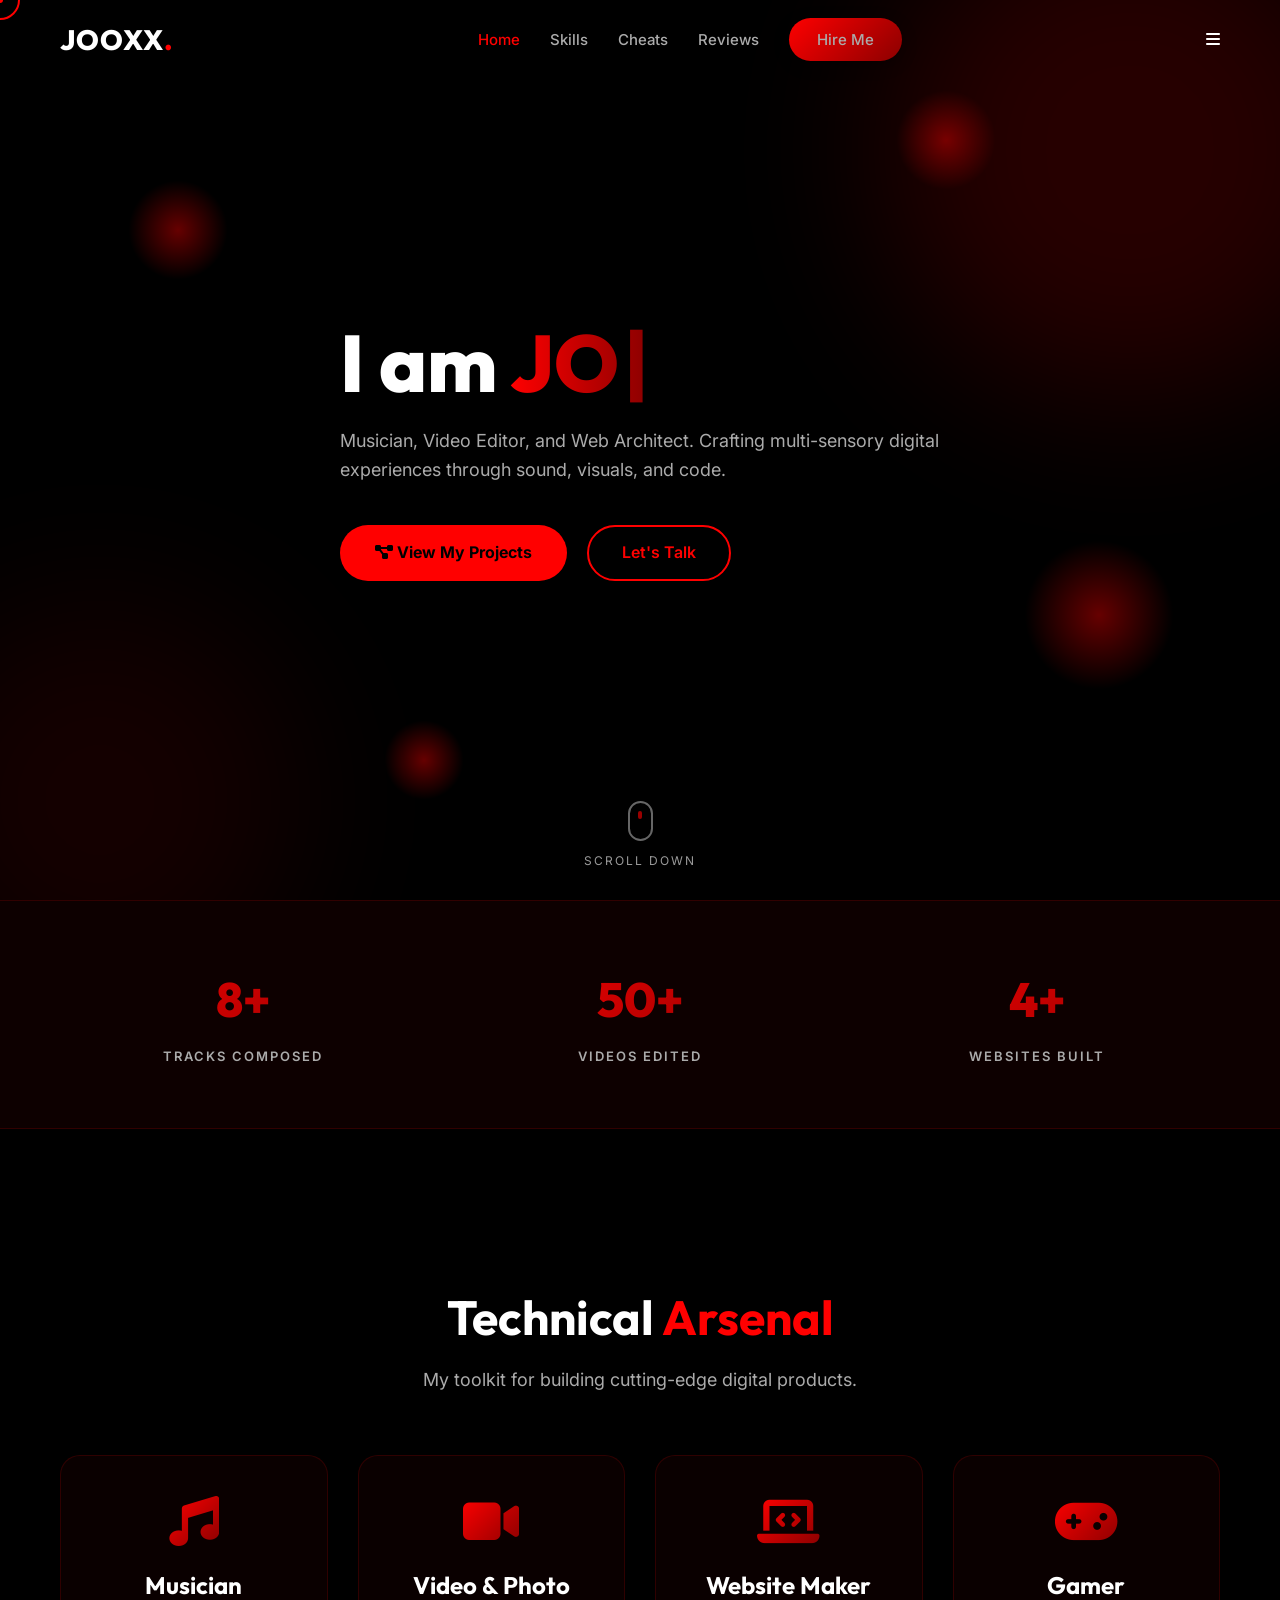
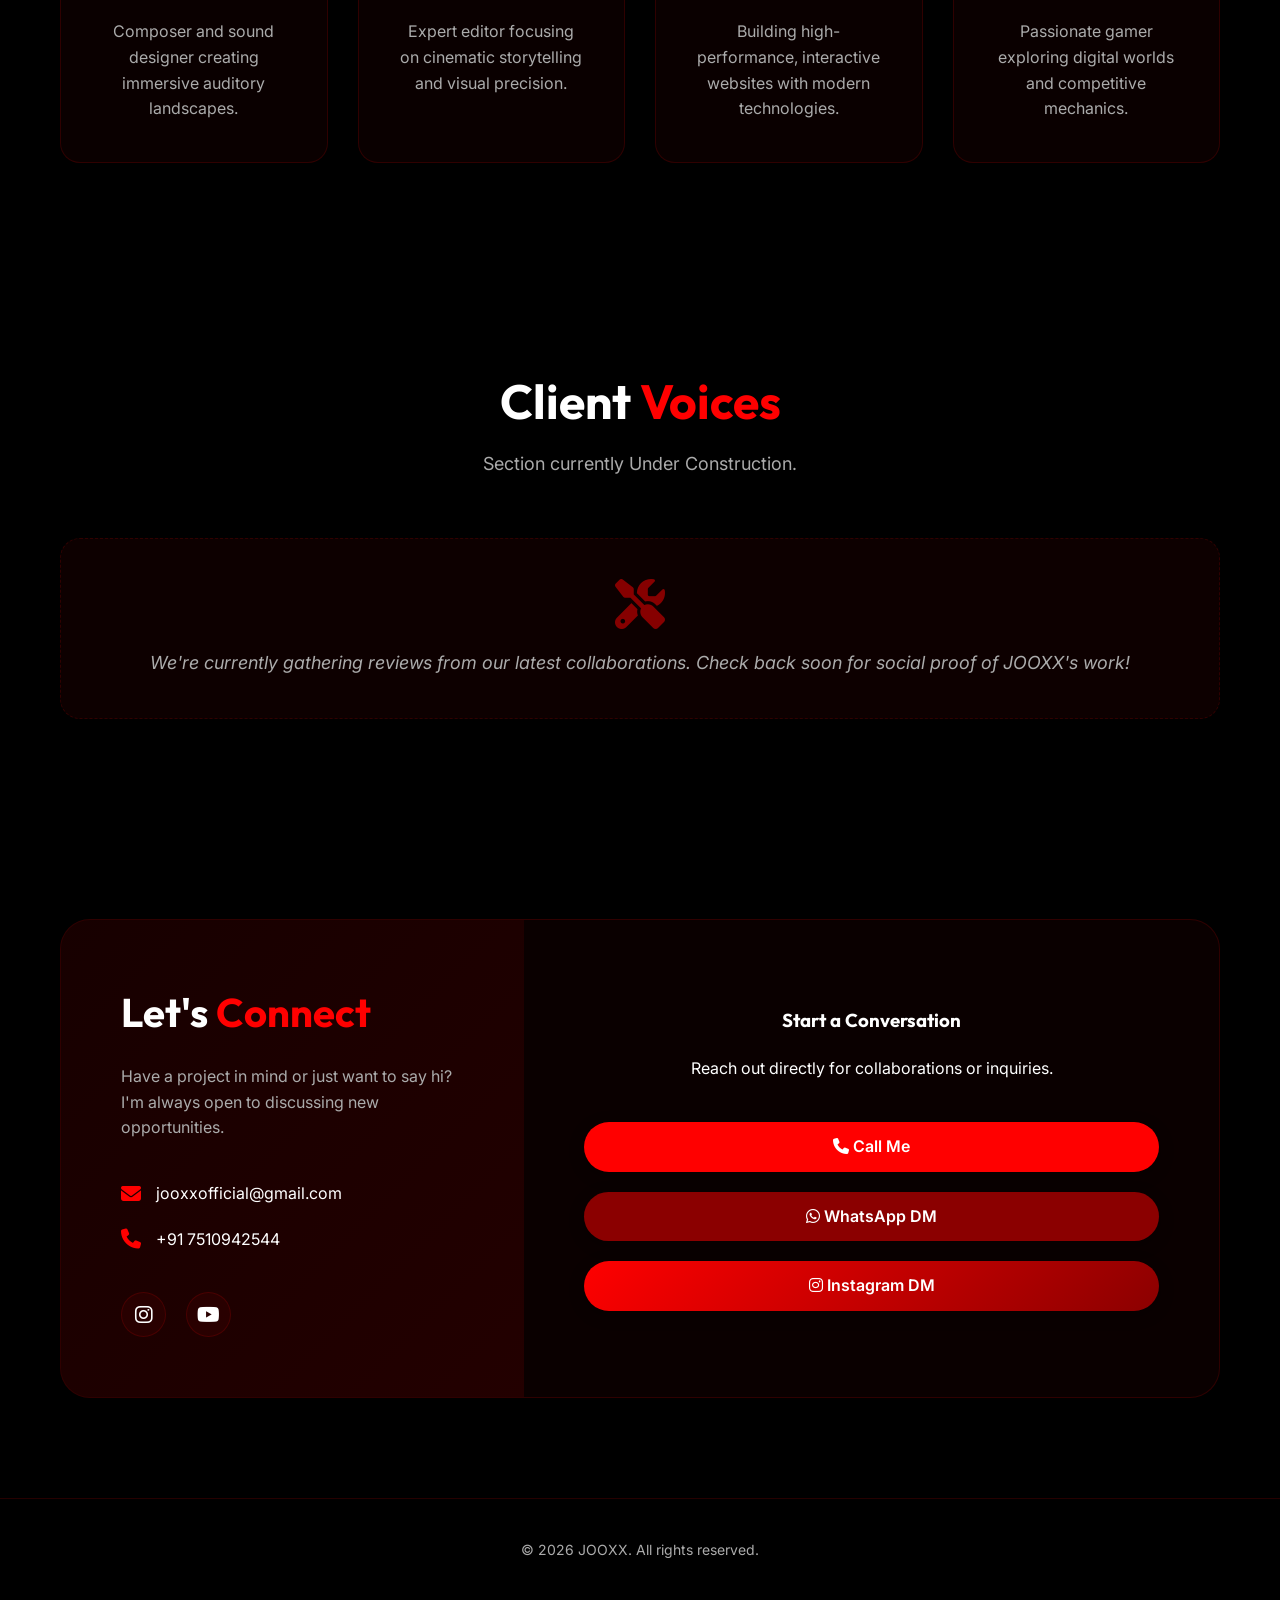
==== index.html @ 91d3463b "Change theme to Red and Black" ====
<!DOCTYPE html>
<html lang="en">
<head>
    <meta charset="UTF-8">
    <meta name="viewport" content="width=device-width, initial-scale=1.0">
    <title>Creative Portfolio | Premium Experience</title>
    <meta name="description" content="A highly interactive, premium dark-themed portfolio showcasing creative work and technical skills.">
    <!-- Google Fonts -->
    <link rel="preconnect" href="https://fonts.googleapis.com">
    <link rel="preconnect" href="https://fonts.gstatic.com" crossorigin>
    <link href="https://fonts.googleapis.com/css2?family=Inter:wght@300;400;500;600;700;800&family=Outfit:wght@300;400;500;600;700;800&display=swap" rel="stylesheet">
    <!-- Font Awesome for Icons -->
    <link rel="stylesheet" href="https://cdnjs.cloudflare.com/ajax/libs/font-awesome/6.4.0/css/all.min.css">
    <link rel="stylesheet" href="style.css">
</head>
<body class="dark-theme">
    <!-- Custom Cursor -->
    <div class="cursor-dot"></div>
    <div class="cursor-outline"></div>

    <!-- Navigation -->
    <nav class="navbar">
        <div class="nav-container">
            <a href="#" class="logo">JOOXX<span>.</span></a>
            <ul class="nav-links">
                <li><a href="#home" class="active">Home</a></li>
                <li><a href="#skills">Skills</a></li>
                <li><a href="cheats.html" target="_blank">Cheats</a></li>
                <li><a href="#reviews">Reviews</a></li>
                <li><a href="#contact" class="btn-primary">Hire Me</a></li>
            </ul>
            <div class="menu-toggle">
                <i class="fas fa-bars"></i>
            </div>
        </div>
    </nav>

    <main>
        <!-- Hero Section -->
        <section id="home" class="hero">
            <div class="hero-background">
                <div class="gradient-sphere sphere-1"></div>
                <div class="gradient-sphere sphere-2"></div>
                <div class="floating-nodes">
                    <span class="node node-1"></span>
                    <span class="node node-2"></span>
                    <span class="node node-3"></span>
                    <span class="node node-4"></span>
                </div>
            </div>
            <div class="container">
                <div class="hero-content">
                    <h1 class="reveal">I am <span>JOOXX</span></h1>
                    <p class="reveal delay-1">Musician, Video Editor, and Web Architect. Crafting multi-sensory digital experiences through sound, visuals, and code.</p>
                    <div class="hero-btns reveal delay-2">
                        <a href="projects.html" target="_blank" class="btn-glow">
                            <i class="fas fa-project-diagram"></i> View My Projects
                        </a>
                        <a href="#contact" class="btn-outline">Let's Talk</a>
                    </div>
                </div>
            </div>
            <div class="scroll-indicator">
                <div class="mouse"></div>
                <span>Scroll Down</span>
            </div>
        </section>

        <!-- Stats Section (Hook) -->
        <section class="stats-banner">
            <div class="container">
                <div class="stats-grid">
                    <div class="stat-item reveal">
                        <h3 class="counter" data-target="8">0</h3>
                        <span>Tracks Composed</span>
                    </div>
                    <div class="stat-item reveal delay-1">
                        <h3 class="counter" data-target="50">0</h3>
                        <span>Videos Edited</span>
                    </div>
                    <div class="stat-item reveal delay-2">
                        <h3 class="counter" data-target="4">0</h3>
                        <span>Websites Built</span>
                    </div>
                </div>
            </div>
        </section>
        <section id="skills" class="skills section">
            <div class="container">
                <div class="section-header reveal">
                    <h2>Technical <span>Arsenal</span></h2>
                    <p>My toolkit for building cutting-edge digital products.</p>
                </div>
                <div class="skills-grid">
                    <div class="skill-card reveal delay-1">
                        <i class="fas fa-music"></i>
                        <h3>Musician</h3>
                        <p>Composer and sound designer creating immersive auditory landscapes.</p>
                    </div>
                    <div class="skill-card reveal delay-2">
                        <i class="fas fa-video"></i>
                        <h3>Video & Photo</h3>
                        <p>Expert editor focusing on cinematic storytelling and visual precision.</p>
                    </div>
                    <div class="skill-card reveal delay-3">
                        <i class="fas fa-laptop-code"></i>
                        <h3>Website Maker</h3>
                        <p>Building high-performance, interactive websites with modern technologies.</p>
                    </div>
                    <div class="skill-card reveal delay-1">
                        <i class="fas fa-gamepad"></i>
                        <h3>Gamer</h3>
                        <p>Passionate gamer exploring digital worlds and competitive mechanics.</p>
                    </div>
                </div>
            </div>
        </section>

        </section>

        <!-- Reviews Section -->
        <section id="reviews" class="reviews section">
            <div class="container">
                <div class="section-header reveal">
                    <h2>Client <span>Voices</span></h2>
                    <p>Section currently Under Construction.</p>
                </div>
                <div class="under-construction reveal" style="text-align: center; padding: 40px; background: var(--glass); border-radius: 20px; border: 1px dashed var(--glass-border);">
                    <i class="fas fa-tools" style="font-size: 50px; color: var(--primary); margin-bottom: 20px; opacity: 0.5;"></i>
                    <p style="font-size: 18px; color: var(--text-muted); font-style: italic;">We're currently gathering reviews from our latest collaborations. Check back soon for social proof of JOOXX's work!</p>
                </div>
            </div>
        </section>

        <!-- Contact Section -->
        <section id="contact" class="contact section">
            <div class="container">
                <div class="contact-box reveal">
                    <div class="contact-info">
                        <h2>Let's <span>Connect</span></h2>
                        <p>Have a project in mind or just want to say hi? I'm always open to discussing new opportunities.</p>
                        <div class="contact-details">
                            <div class="detail-item">
                                <i class="fas fa-envelope"></i>
                                <span>jooxxofficial@gmail.com</span>
                            </div>
                            <div class="detail-item">
                                <i class="fas fa-phone"></i>
                                <span>+91 7510942544</span>
                            </div>
                        </div>
                        <div class="social-links">
                            <a href="https://www.instagram.com/captain_jooxx" target="_blank"><i class="fab fa-instagram"></i></a>
                            <a href="https://www.youtube.com/@CaptainJOOXX/featured" target="_blank"><i class="fab fa-youtube"></i></a>
                        </div>
                    </div>
                    <div class="contact-methods" style="padding: 60px; display: flex; flex-direction: column; justify-content: center; align-items: center; gap: 20px;">
                        <h3>Start a <span>Conversation</span></h3>
                        <p style="text-align: center; margin-bottom: 20px;">Reach out directly for collaborations or inquiries.</p>
                        <a href="tel:+917510942544" class="btn-primary" style="width: 100%; text-align: center; background: var(--primary);"><i class="fas fa-phone"></i> Call Me</a>
                        <a href="https://wa.me/917510942544" target="_blank" class="btn-primary" style="width: 100%; text-align: center; background: var(--secondary);"><i class="fab fa-whatsapp"></i> WhatsApp DM</a>
                        <a href="https://www.instagram.com/captain_jooxx" target="_blank" class="btn-primary" style="width: 100%; text-align: center; background: linear-gradient(135deg, #ff0000, #8b0000); border: none;"><i class="fab fa-instagram"></i> Instagram DM</a>
                    </div>
                </div>
            </div>
        </section>

        <footer class="footer">
            <div class="container">
                <p>&copy; 2026 JOOXX. All rights reserved.</p>
            </div>
        </footer>
    </main>

    <script src="main.js"></script>
</body>
</html>
---- style.css ----
:root {
    /* Colors - Red & Black Theme */
    --bg-dark: #000000;
    --bg-card: #0a0000;
    --primary: #ff0000;
    --primary-glow: rgba(255, 0, 0, 0.4);
    --secondary: #8b0000;
    --secondary-glow: rgba(139, 0, 0, 0.4);
    --text-main: #ffffff;
    --text-muted: #ababab;
    --white: #ffffff;
    --glass: rgba(255, 0, 0, 0.05);
    --glass-border: rgba(255, 0, 0, 0.15);
    
    /* Spacing & Sizing */
    --container-width: 1200px;
    --section-padding: 100px 0;
    --nav-height: 80px;
    
    /* Transitions */
    --transition: all 0.4s cubic-bezier(0.16, 1, 0.3, 1);
}

* {
    margin: 0;
    padding: 0;
    box-sizing: border-box;
    cursor: none; /* Custom cursor used later */
}

::-webkit-scrollbar {
    width: 10px;
}

::-webkit-scrollbar-track {
    background: var(--bg-dark);
}

::-webkit-scrollbar-thumb {
    background: #222;
    border-radius: 5px;
}

::-webkit-scrollbar-thumb:hover {
    background: #333;
}

html {
    scroll-behavior: smooth;
}

body {
    background-color: var(--bg-dark);
    color: var(--text-main);
    font-family: 'Inter', sans-serif;
    line-height: 1.6;
    overflow-x: hidden;
}

h1, h2, h3, h4, .logo {
    font-family: 'Outfit', sans-serif;
}

.container {
    max-width: var(--container-width);
    margin: 0 auto;
    padding: 0 20px;
}

a {
    text-decoration: none;
    color: inherit;
    transition: var(--transition);
}

ul {
    list-style: none;
}

img {
    max-width: 100%;
    display: block;
}

/* Custom Cursor */
.cursor-dot {
    width: 6px;
    height: 6px;
    background-color: var(--primary);
    position: fixed;
    top: 0;
    left: 0;
    transform: translate(-50%, -50%);
    border-radius: 50%;
    z-index: 9999;
    pointer-events: none;
}

.cursor-outline {
    width: 40px;
    height: 40px;
    border: 2px solid var(--primary);
    position: fixed;
    top: 0;
    left: 0;
    transform: translate(-50%, -50%);
    border-radius: 50%;
    z-index: 9998;
    pointer-events: none;
    transition: all 0.1s ease-out;
}

/* Buttons */
.btn-primary {
    background: linear-gradient(135deg, var(--primary), var(--secondary));
    color: white;
    padding: 12px 28px;
    border-radius: 50px;
    font-weight: 600;
    box-shadow: 0 4px 15px rgba(0, 0, 0, 0.3);
}

.btn-primary:hover {
    transform: translateY(-3px);
    box-shadow: 0 8px 25px var(--primary-glow);
}

.btn-glow {
    background: var(--primary);
    color: var(--bg-dark);
    padding: 15px 35px;
    border-radius: 50px;
    font-weight: 700;
    position: relative;
    overflow: hidden;
    z-index: 1;
}

.btn-glow::before {
    content: '';
    position: absolute;
    top: 0;
    left: 0;
    width: 100%;
    height: 100%;
    background: var(--secondary);
    transform: scaleX(0);
    transform-origin: right;
    transition: transform 0.5s ease;
    z-index: -1;
}

.btn-glow:hover::before {
    transform: scaleX(1);
    transform-origin: left;
}

.btn-outline {
    border: 2px solid var(--primary);
    padding: 13px 33px;
    border-radius: 50px;
    color: var(--primary);
    font-weight: 600;
}

.btn-outline:hover {
    background: var(--primary);
    color: var(--bg-dark);
}

/* Navbar */
.navbar {
    height: var(--nav-height);
    display: flex;
    align-items: center;
    position: fixed;
    top: 0;
    width: 100%;
    z-index: 1000;
    transition: var(--transition);
}

.navbar.scrolled {
    background: rgba(0, 0, 0, 0.9);
    backdrop-filter: blur(10px);
    border-bottom: 1px solid var(--glass-border);
    height: 70px;
}

.nav-container {
    width: var(--container-width);
    margin: 0 auto;
    display: flex;
    justify-content: space-between;
    align-items: center;
    padding: 0 20px;
}

.logo {
    font-size: 28px;
    font-weight: 800;
    letter-spacing: 1px;
}

.logo span {
    color: var(--primary);
}

.nav-links {
    display: flex;
    align-items: center;
    gap: 30px;
}

.nav-links li a {
    font-weight: 500;
    font-size: 15px;
    color: var(--text-muted);
}

.nav-links li a:hover, .nav-links li a.active {
    color: var(--primary);
}

/* Hero Section */
.hero {
    height: 100vh;
    display: flex;
    align-items: center;
    position: relative;
    overflow: hidden;
}

.hero-background {
    position: absolute;
    width: 100%;
    height: 100%;
    z-index: -1;
}

.gradient-sphere {
    position: absolute;
    filter: blur(80px);
    border-radius: 50%;
    opacity: 0.15;
}

.sphere-1 {
    width: 500px;
    height: 500px;
    background: var(--primary);
    top: -100px;
    right: -100px;
}

.sphere-2 {
    width: 400px;
    height: 400px;
    background: var(--secondary);
    bottom: -100px;
    left: -100px;
}

.hero-content {
    max-width: 700px;
}

.hero-content h2 {
    font-size: 24px;
    color: var(--primary);
    margin-bottom: 10px;
}

.hero-content h1 {
    font-size: 80px;
    line-height: 1.1;
    font-weight: 800;
    margin-bottom: 20px;
}

.hero-content h1 span {
    background: linear-gradient(to right, var(--primary), var(--secondary));
    -webkit-background-clip: text;
    background-clip: text;
    -webkit-text-fill-color: transparent;
}

.hero-content p {
    font-size: 18px;
    color: var(--text-muted);
    margin-bottom: 40px;
    max-width: 600px;
}

.hero-btns {
    display: flex;
    gap: 20px;
}

.scroll-indicator {
    position: absolute;
    bottom: 30px;
    left: 50%;
    transform: translateX(-50%);
    display: flex;
    flex-direction: column;
    align-items: center;
    gap: 10px;
    opacity: 0.6;
}

.scroll-indicator span {
    font-size: 12px;
    text-transform: uppercase;
    letter-spacing: 2px;
}

.mouse {
    width: 25px;
    height: 40px;
    border: 2px solid var(--text-muted);
    border-radius: 20px;
    position: relative;
}

.mouse::before {
    content: '';
    width: 4px;
    height: 8px;
    background: var(--primary);
    position: absolute;
    left: 50%;
    transform: translateX(-50%);
    top: 8px;
    border-radius: 2px;
    animation: scroll 2s infinite;
}

@keyframes scroll {
    0% { transform: translate(-50%, 0); opacity: 1; }
    100% { transform: translate(-50%, 15px); opacity: 0; }
}

/* Section Styling */
.section {
    padding: var(--section-padding);
}

.section-header {
    text-align: center;
    margin-bottom: 60px;
}

.section-header h2 {
    font-size: 48px;
    margin-bottom: 10px;
}

.section-header h2 span {
    color: var(--primary);
}

.section-header p {
    color: var(--text-muted);
    font-size: 18px;
}

/* Skills Section */
.skills-grid {
    display: grid;
    grid-template-columns: repeat(auto-fit, minmax(250px, 1fr));
    gap: 30px;
}

.skill-card {
    background: var(--bg-card);
    padding: 40px;
    border-radius: 20px;
    border: 1px solid var(--glass-border);
    transition: var(--transition);
    text-align: center;
}

.skill-card i {
    font-size: 50px;
    background: linear-gradient(135deg, var(--primary), var(--secondary));
    -webkit-background-clip: text;
    background-clip: text;
    -webkit-text-fill-color: transparent;
    margin-bottom: 20px;
}

.skill-card h3 {
    font-size: 24px;
    margin-bottom: 15px;
}

.skill-card p {
    color: var(--text-muted);
}

.skill-card:hover {
    transform: translateY(-10px);
    background: rgba(255, 0, 0, 0.05);
    border-color: var(--primary);
    box-shadow: 0 10px 30px rgba(255, 0, 0, 0.1);
}

/* Projects Section */
.projects-grid {
    display: grid;
    grid-template-columns: repeat(auto-fit, minmax(450px, 1fr));
    gap: 40px;
}

.project-card {
    background: var(--bg-card);
    border-radius: 20px;
    overflow: hidden;
    border: 1px solid var(--glass-border);
    transition: var(--transition);
}

.project-img {
    height: 300px;
    overflow: hidden;
}

.project-img img {
    width: 100%;
    height: 100%;
    object-fit: cover;
    transition: transform 0.5s ease;
}

.project-card:hover .project-img img {
    transform: scale(1.1);
}

.project-info {
    padding: 30px;
}

.project-info h3 {
    font-size: 24px;
    margin-bottom: 10px;
}

.project-info p {
    color: var(--text-muted);
    margin-bottom: 20px;
}

.project-tags {
    display: flex;
    gap: 10px;
}

.project-tags span {
    background: rgba(255, 0, 0, 0.1);
    color: var(--primary);
    padding: 5px 15px;
    border-radius: 20px;
    font-size: 14px;
    font-weight: 500;
}

.project-card:hover {
    border-color: var(--secondary);
    box-shadow: 0 10px 40px rgba(157, 80, 187, 0.15);
}

/* Cheats Section */
.cheats-grid {
    display: flex;
    justify-content: center;
    gap: 30px;
}

.cheat-card {
    background: var(--bg-card);
    padding: 50px;
    border-radius: 30px;
    border: 1px solid var(--glass-border);
    transition: var(--transition);
    text-align: center;
    max-width: 500px;
}

.cheat-card i {
    font-size: 60px;
    background: linear-gradient(135deg, #ff0000, #330000);
    -webkit-background-clip: text;
    background-clip: text;
    -webkit-text-fill-color: transparent;
    margin-bottom: 25px;
}

.cheat-card h3 {
    font-size: 28px;
    margin-bottom: 15px;
}

.cheat-card p {
    color: var(--text-muted);
    margin-bottom: 30px;
    line-height: 1.6;
}

.cheat-card:hover {
    transform: translateY(-10px);
    border-color: #ff0000;
    box-shadow: 0 10px 40px rgba(255, 0, 0, 0.2);
}

.cheat-card .btn-glow {
    display: inline-block;
    padding: 15px 35px;
    font-size: 18px;
}

@media (max-width: 768px) {
    .projects-grid {
        grid-template-columns: 1fr;
    }
    
    .hero-content h1 {
        font-size: 50px;
    }
}

/* Reviews Section */
.reviews-container {
    display: grid;
    grid-template-columns: repeat(auto-fit, minmax(350px, 1fr));
    gap: 30px;
}

.review-card {
    background: var(--bg-card);
    padding: 40px;
    border-radius: 20px;
    border: 1px solid var(--glass-border);
    position: relative;
    transition: var(--transition);
}

.review-card i {
    font-size: 30px;
    color: var(--primary);
    margin-bottom: 20px;
    opacity: 0.5;
}

.review-card p {
    font-style: italic;
    font-size: 18px;
    margin-bottom: 30px;
}

.reviewer-info strong {
    display: block;
    color: var(--white);
    font-size: 18px;
}

.reviewer-info span {
    color: var(--text-muted);
    font-size: 14px;
}

/* Contact Section */
.contact-box {
    background: var(--bg-card);
    display: grid;
    grid-template-columns: 1fr 1.5fr;
    border-radius: 30px;
    overflow: hidden;
    border: 1px solid var(--glass-border);
}

.contact-info {
    padding: 60px;
    background: linear-gradient(135deg, rgba(139, 0, 0, 0.1), rgba(255, 0, 0, 0.1));
}

.contact-info h2 {
    font-size: 40px;
    margin-bottom: 20px;
}

.contact-info h2 span {
    color: var(--primary);
}

.contact-info p {
    color: var(--text-muted);
    margin-bottom: 40px;
}

.contact-details {
    margin-bottom: 40px;
}

.detail-item {
    display: flex;
    align-items: center;
    gap: 15px;
    margin-bottom: 20px;
}

.detail-item i {
    color: var(--primary);
    font-size: 20px;
}

.social-links {
    display: flex;
    gap: 20px;
}

.social-links a {
    width: 45px;
    height: 45px;
    background: var(--glass);
    display: flex;
    align-items: center;
    justify-content: center;
    border-radius: 50%;
    border: 1px solid var(--glass-border);
    font-size: 20px;
}

.social-links a:hover {
    background: var(--primary);
    color: var(--bg-dark);
}

.contact-form {
    padding: 60px;
}

.form-group {
    margin-bottom: 20px;
}

.form-group input, .form-group textarea {
    width: 100%;
    background: var(--glass);
    border: 1px solid var(--glass-border);
    padding: 15px 20px;
    border-radius: 10px;
    color: var(--white);
    font-family: inherit;
    outline: none;
    transition: var(--transition);
}

.form-group input:focus, .form-group textarea:focus {
    border-color: var(--primary);
    background: rgba(255, 255, 255, 0.05);
}

/* Footer */
.footer {
    padding: 40px 0;
    text-align: center;
    border-top: 1px solid var(--glass-border);
}

.footer p {
    color: var(--text-muted);
    font-size: 14px;
}

@media (max-width: 992px) {
    .contact-box {
        grid-template-columns: 1fr;
    }
}

@media (max-width: 768px) {
    .section-header h2 {
        font-size: 36px;
    }
    
    .contact-info, .contact-form {
        padding: 40px;
    }
}

.reveal.active {
    opacity: 1;
    transform: translateY(0);
}

.delay-1 { transition-delay: 0.2s; }
.delay-2 { transition-delay: 0.4s; }
.delay-3 { transition-delay: 0.6s; }

/* Floating Nodes */
.floating-nodes {
    position: absolute;
    top: 0;
    left: 0;
    width: 100%;
    height: 100%;
    pointer-events: none;
    z-index: -1;
}

.node {
    position: absolute;
    width: 100px;
    height: 100px;
    background: radial-gradient(circle, var(--primary-glow) 0%, transparent 70%);
    border-radius: 50%;
    animation: float 15s infinite ease-in-out;
}

.node-1 { top: 20%; left: 10%; animation-delay: 0s; }
.node-2 { top: 60%; left: 80%; animation-delay: -5s; width: 150px; height: 150px; }
.node-3 { top: 80%; left: 30%; animation-delay: -2s; width: 80px; height: 80px; }
.node-4 { top: 10%; left: 70%; animation-delay: -10s; }

@keyframes float {
    0%, 100% { transform: translate(0, 0) scale(1); }
    33% { transform: translate(30px, -50px) scale(1.1); }
    66% { transform: translate(-20px, 20px) scale(0.9); }
}

/* Mobile Menu */
@media (max-width: 768px) {
    .menu-toggle {
        display: block;
        margin-left: auto;
    }

    .nav-links {
        position: fixed;
        top: 0;
        right: -100%;
        width: 75%;
        height: 100vh;
        background: var(--bg-card);
        flex-direction: column;
        justify-content: center;
        transition: 0.5s;
        border-left: 1px solid var(--glass-border);
        box-shadow: -10px 0 30px rgba(0,0,0,0.5);
    }

    .nav-links.active {
        right: 0;
    }
}

/* Typing Cursor */
.hero-content h1 span::after {
    content: '|';
    animation: blink 0.7s infinite;
    margin-left: 5px;
    color: var(--primary);
}

/* Stats Banner */
.stats-banner {
    background: var(--glass);
    padding: 60px 0;
    border-top: 1px solid var(--glass-border);
    border-bottom: 1px solid var(--glass-border);
    margin-bottom: 50px;
}

.stats-grid {
    display: grid;
    grid-template-columns: repeat(auto-fit, minmax(200px, 1fr));
    gap: 30px;
    text-align: center;
}

.stat-item h3 {
    font-size: 48px;
    font-weight: 800;
    background: linear-gradient(135deg, var(--primary), var(--secondary));
    -webkit-background-clip: text;
    background-clip: text;
    -webkit-text-fill-color: transparent;
    margin-bottom: 5px;
}

.stat-item span {
    color: var(--text-muted);
    text-transform: uppercase;
    letter-spacing: 2px;
    font-size: 13px;
    font-weight: 600;
}
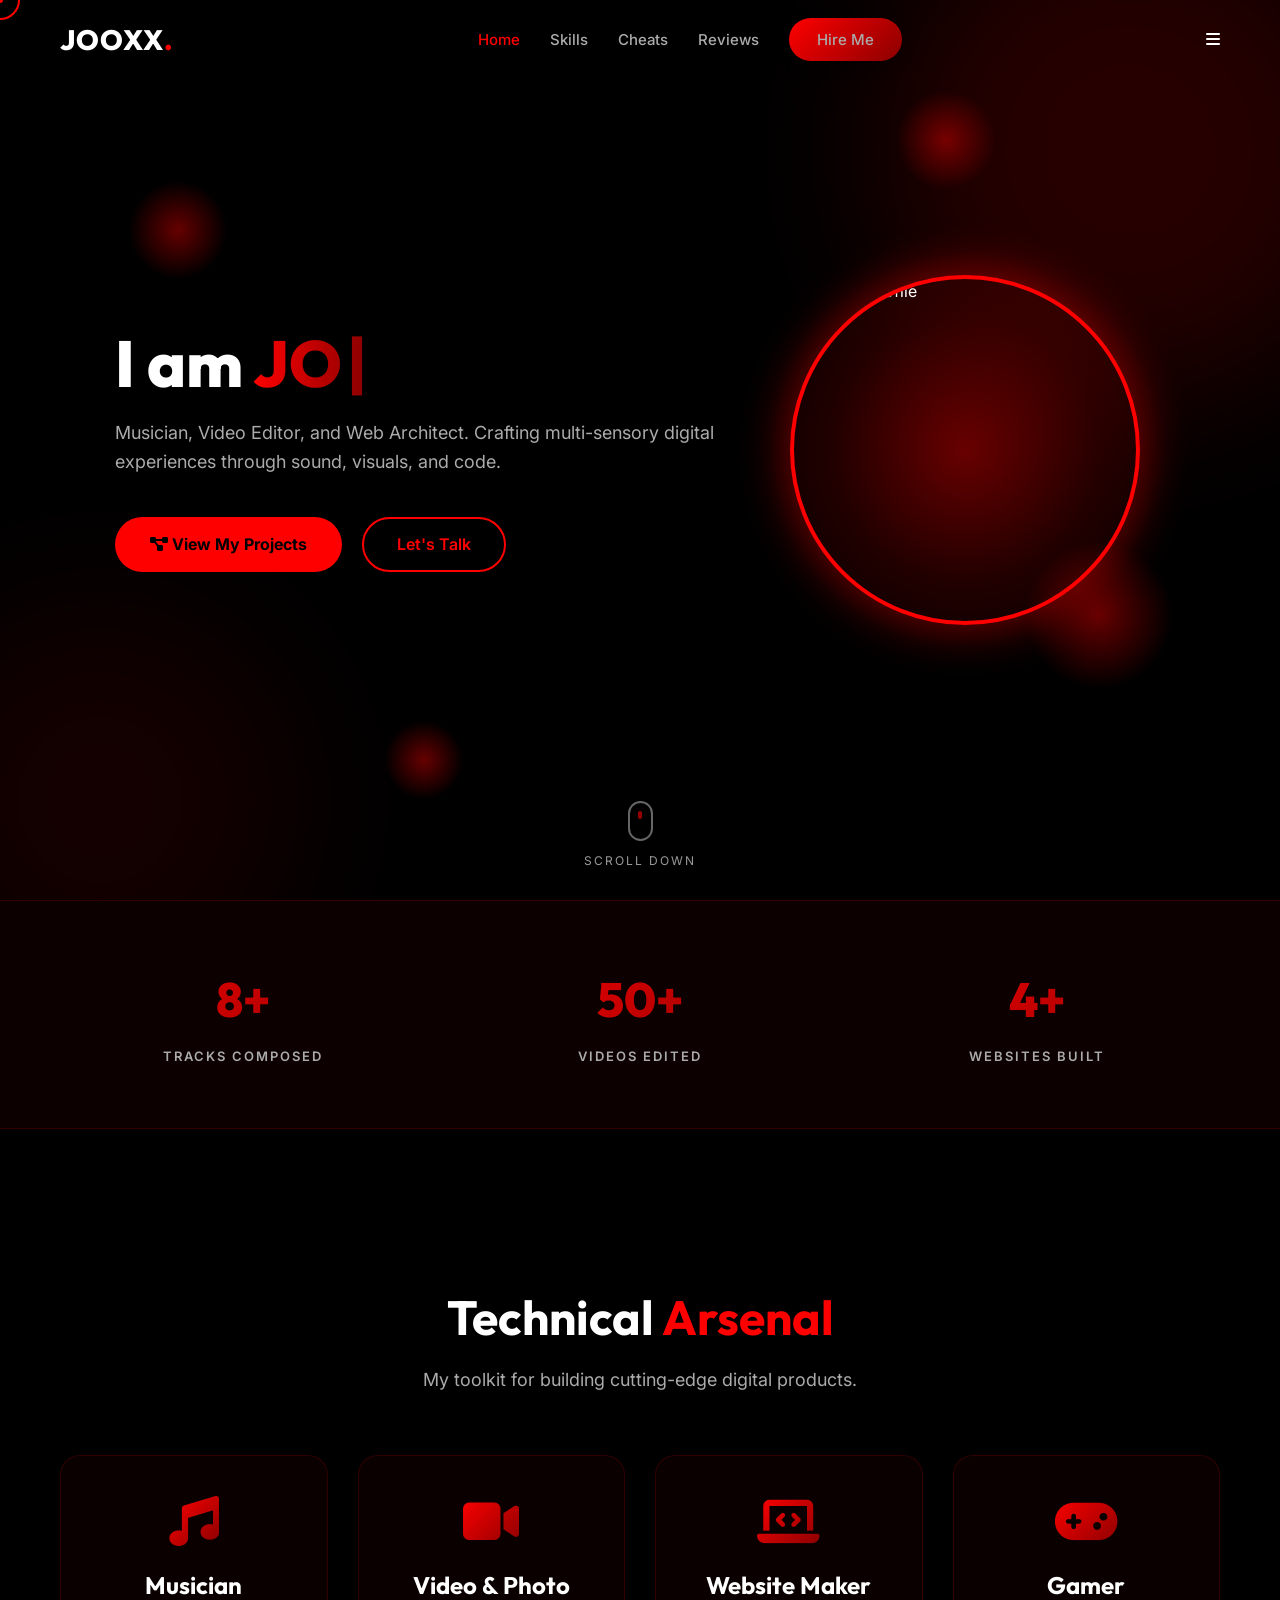
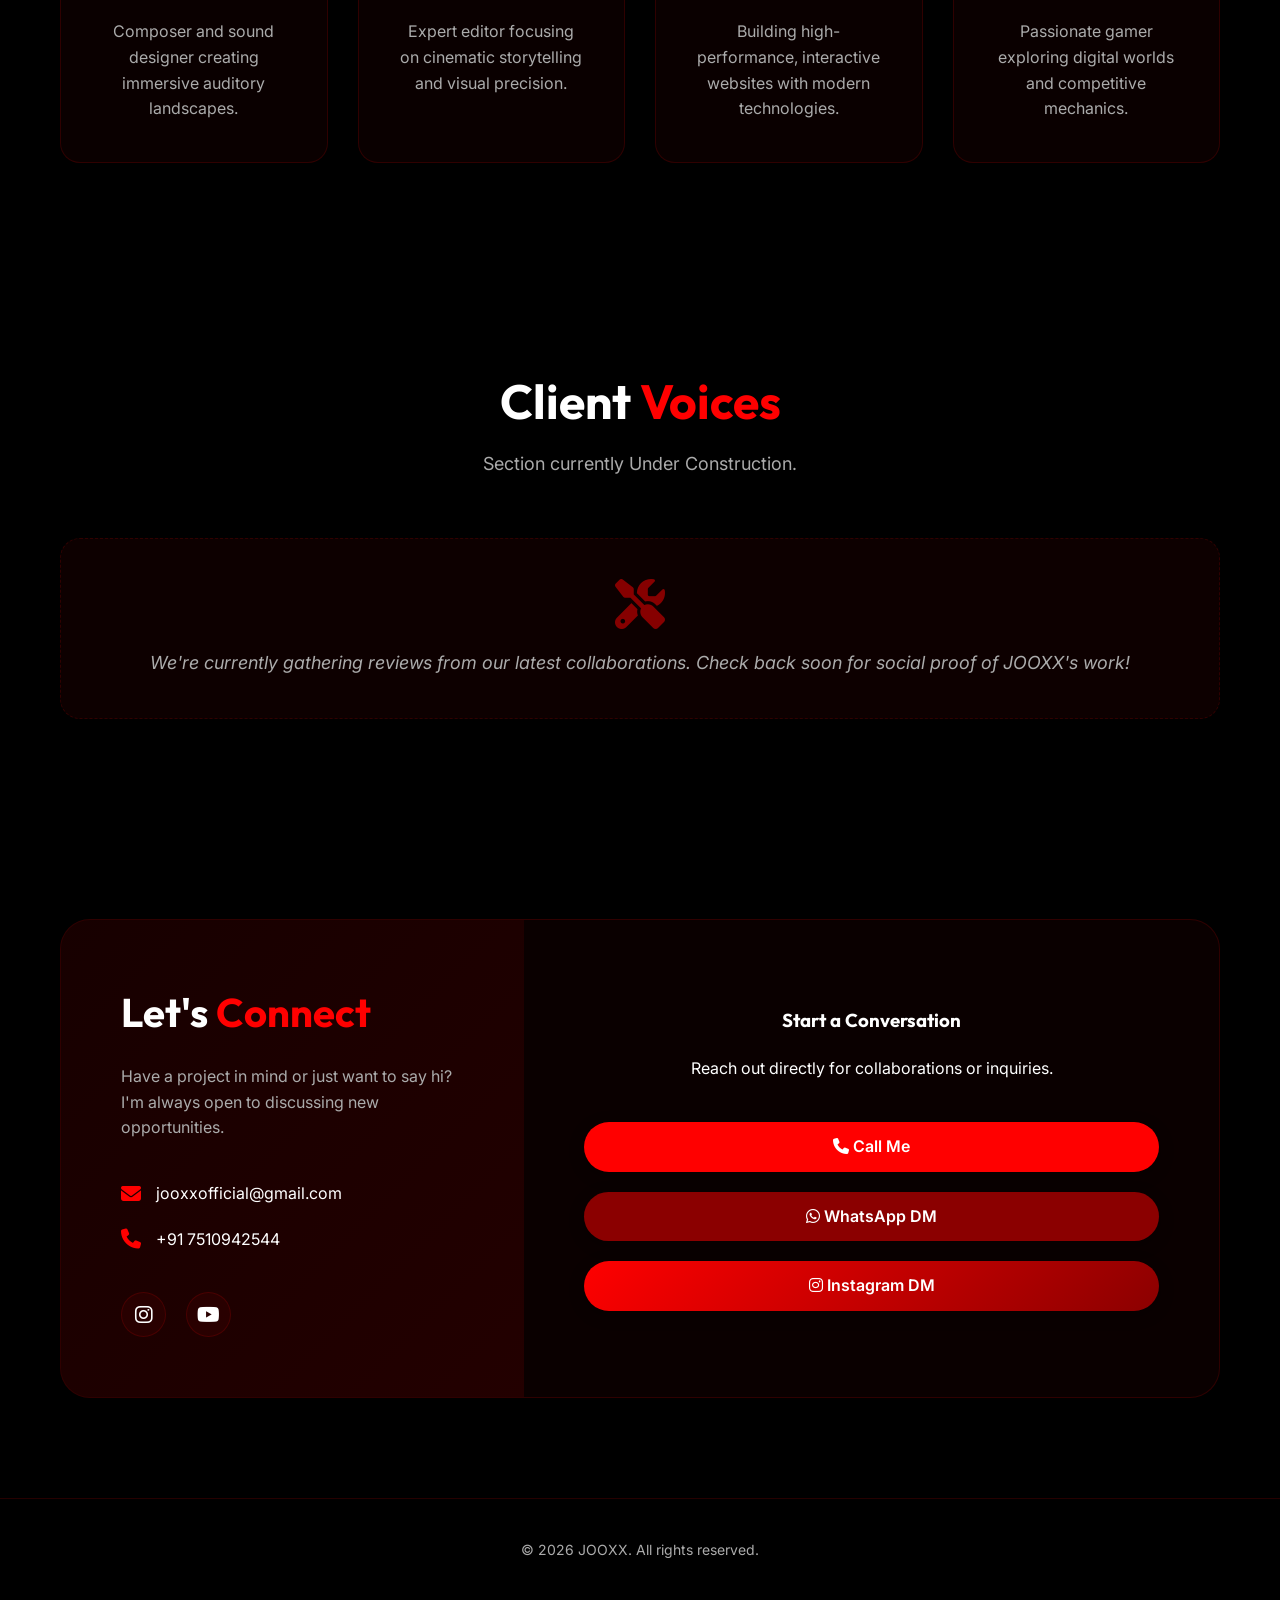
==== commit 3efae519: "Add profile image to Hero section with grid layout" ====
--- a/index.html
+++ b/index.html
@@ -49,14 +49,20 @@
                 </div>
             </div>
             <div class="container">
-                <div class="hero-content">
-                    <h1 class="reveal">I am <span>JOOXX</span></h1>
-                    <p class="reveal delay-1">Musician, Video Editor, and Web Architect. Crafting multi-sensory digital experiences through sound, visuals, and code.</p>
-                    <div class="hero-btns reveal delay-2">
-                        <a href="projects.html" target="_blank" class="btn-glow">
-                            <i class="fas fa-project-diagram"></i> View My Projects
-                        </a>
-                        <a href="#contact" class="btn-outline">Let's Talk</a>
+                <div class="hero-grid">
+                    <div class="hero-content">
+                        <h1 class="reveal">I am <span>JOOXX</span></h1>
+                        <p class="reveal delay-1">Musician, Video Editor, and Web Architect. Crafting multi-sensory digital experiences through sound, visuals, and code.</p>
+                        <div class="hero-btns reveal delay-2">
+                            <a href="projects.html" target="_blank" class="btn-glow">
+                                <i class="fas fa-project-diagram"></i> View My Projects
+                            </a>
+                            <a href="#contact" class="btn-outline">Let's Talk</a>
+                        </div>
+                    </div>
+                    <div class="hero-image-wrap reveal delay-1">
+                        <div class="image-bg-glow"></div>
+                        <img src="jooxx.png" alt="JOOXX Profile" class="hero-img">
                     </div>
                 </div>
             </div>
--- a/style.css
+++ b/style.css
@@ -261,8 +261,68 @@
     left: -100px;
 }
 
+.hero-grid {
+    display: grid;
+    grid-template-columns: 1.2fr 0.8fr;
+    align-items: center;
+    gap: 50px;
+}
+
 .hero-content {
-    max-width: 700px;
+    max-width: 100%;
+}
+
+.hero-image-wrap {
+    position: relative;
+    display: flex;
+    justify-content: center;
+    align-items: center;
+}
+
+.hero-img {
+    width: 350px; /* Half sized feel */
+    height: 350px;
+    object-fit: cover;
+    border-radius: 50%; /* Remove background by cropping */
+    border: 4px solid var(--primary);
+    box-shadow: 0 0 50px var(--primary-glow);
+    z-index: 2;
+    animation: float 6s ease-in-out infinite;
+    filter: drop-shadow(0 0 20px rgba(255, 0, 0, 0.3));
+}
+
+.image-bg-glow {
+    position: absolute;
+    width: 400px;
+    height: 400px;
+    background: radial-gradient(circle, var(--primary-glow) 0%, transparent 70%);
+    border-radius: 50%;
+    z-index: 1;
+}
+
+@keyframes float {
+    0%, 100% { transform: translateY(0); }
+    50% { transform: translateY(-20px); }
+}
+
+@media (max-width: 992px) {
+    .hero-grid {
+        grid-template-columns: 1fr;
+        text-align: center;
+        gap: 60px;
+    }
+    
+    .hero-content {
+        order: 2;
+    }
+    
+    .hero-image-wrap {
+        order: 1;
+    }
+    
+    .hero-btns {
+        justify-content: center;
+    }
 }
 
 .hero-content h2 {
@@ -272,7 +332,7 @@
 }
 
 .hero-content h1 {
-    font-size: 80px;
+    font-size: 65px;
     line-height: 1.1;
     font-weight: 800;
     margin-bottom: 20px;
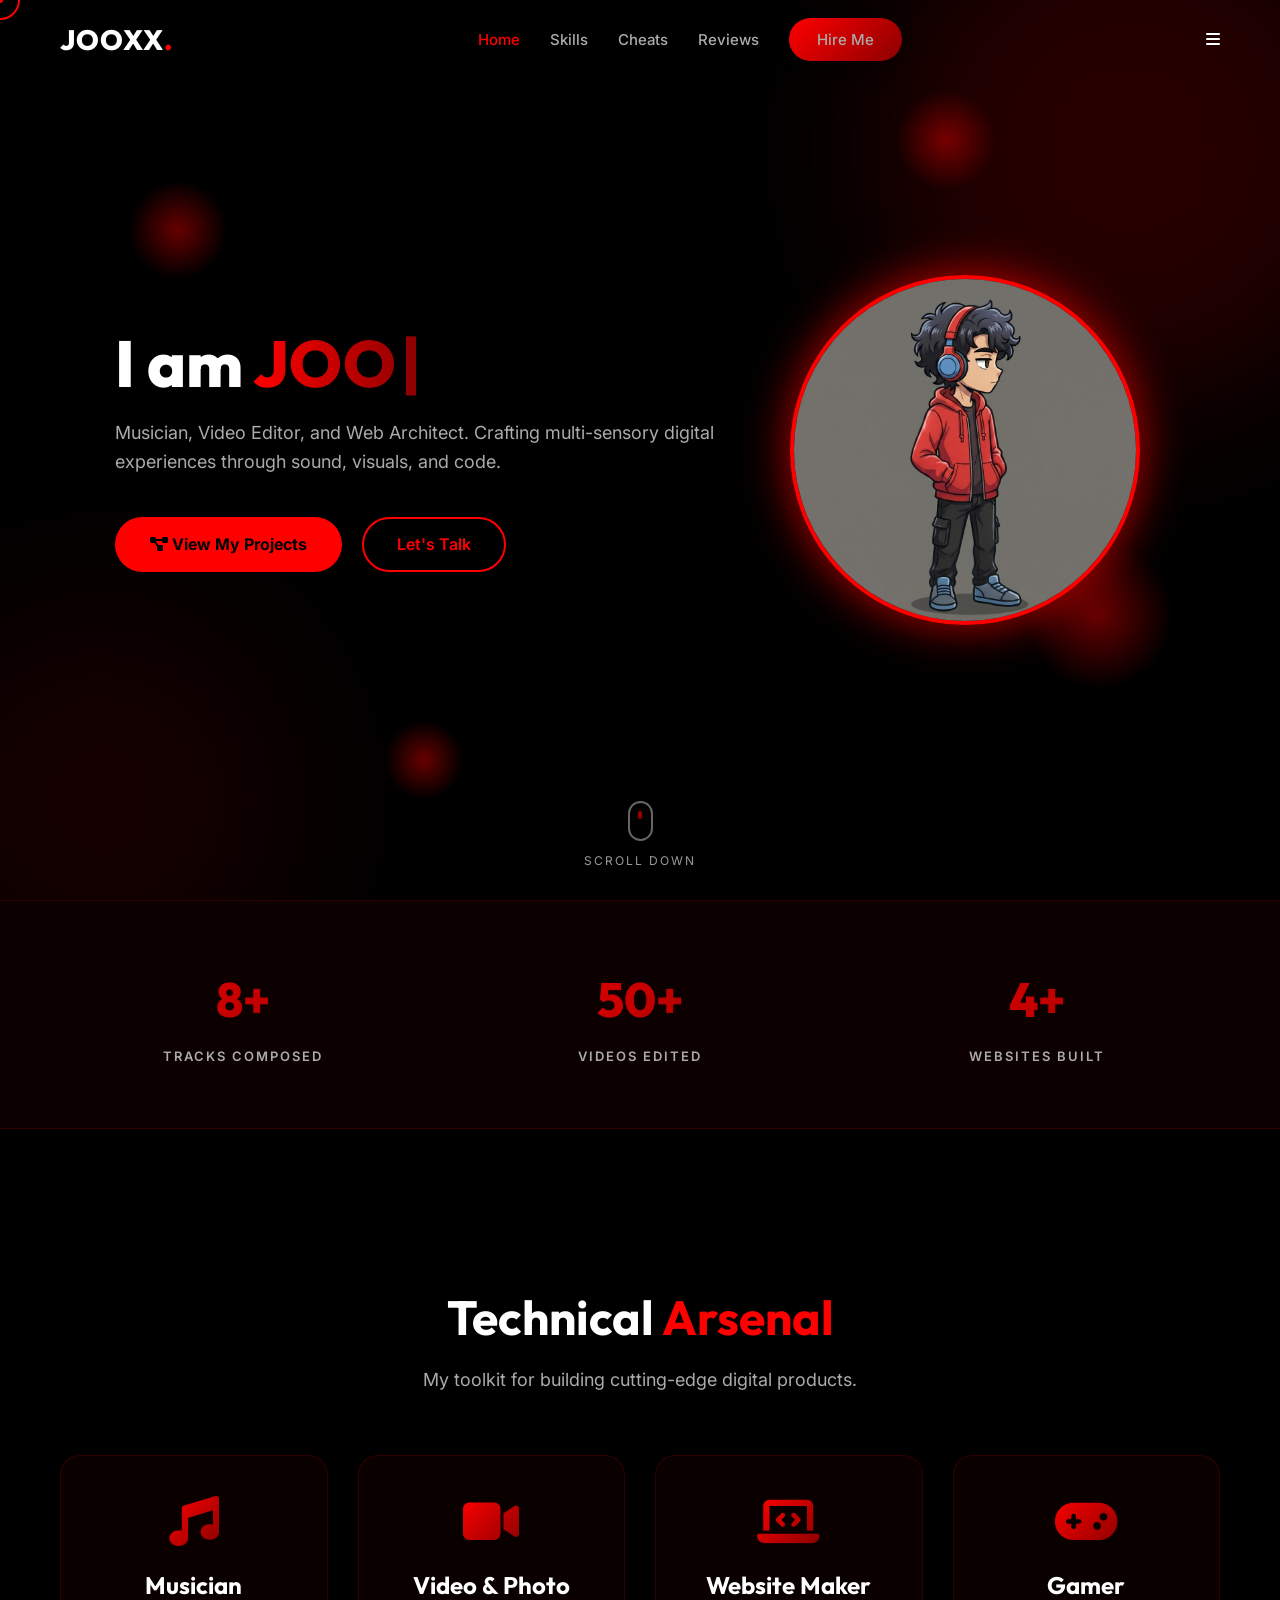
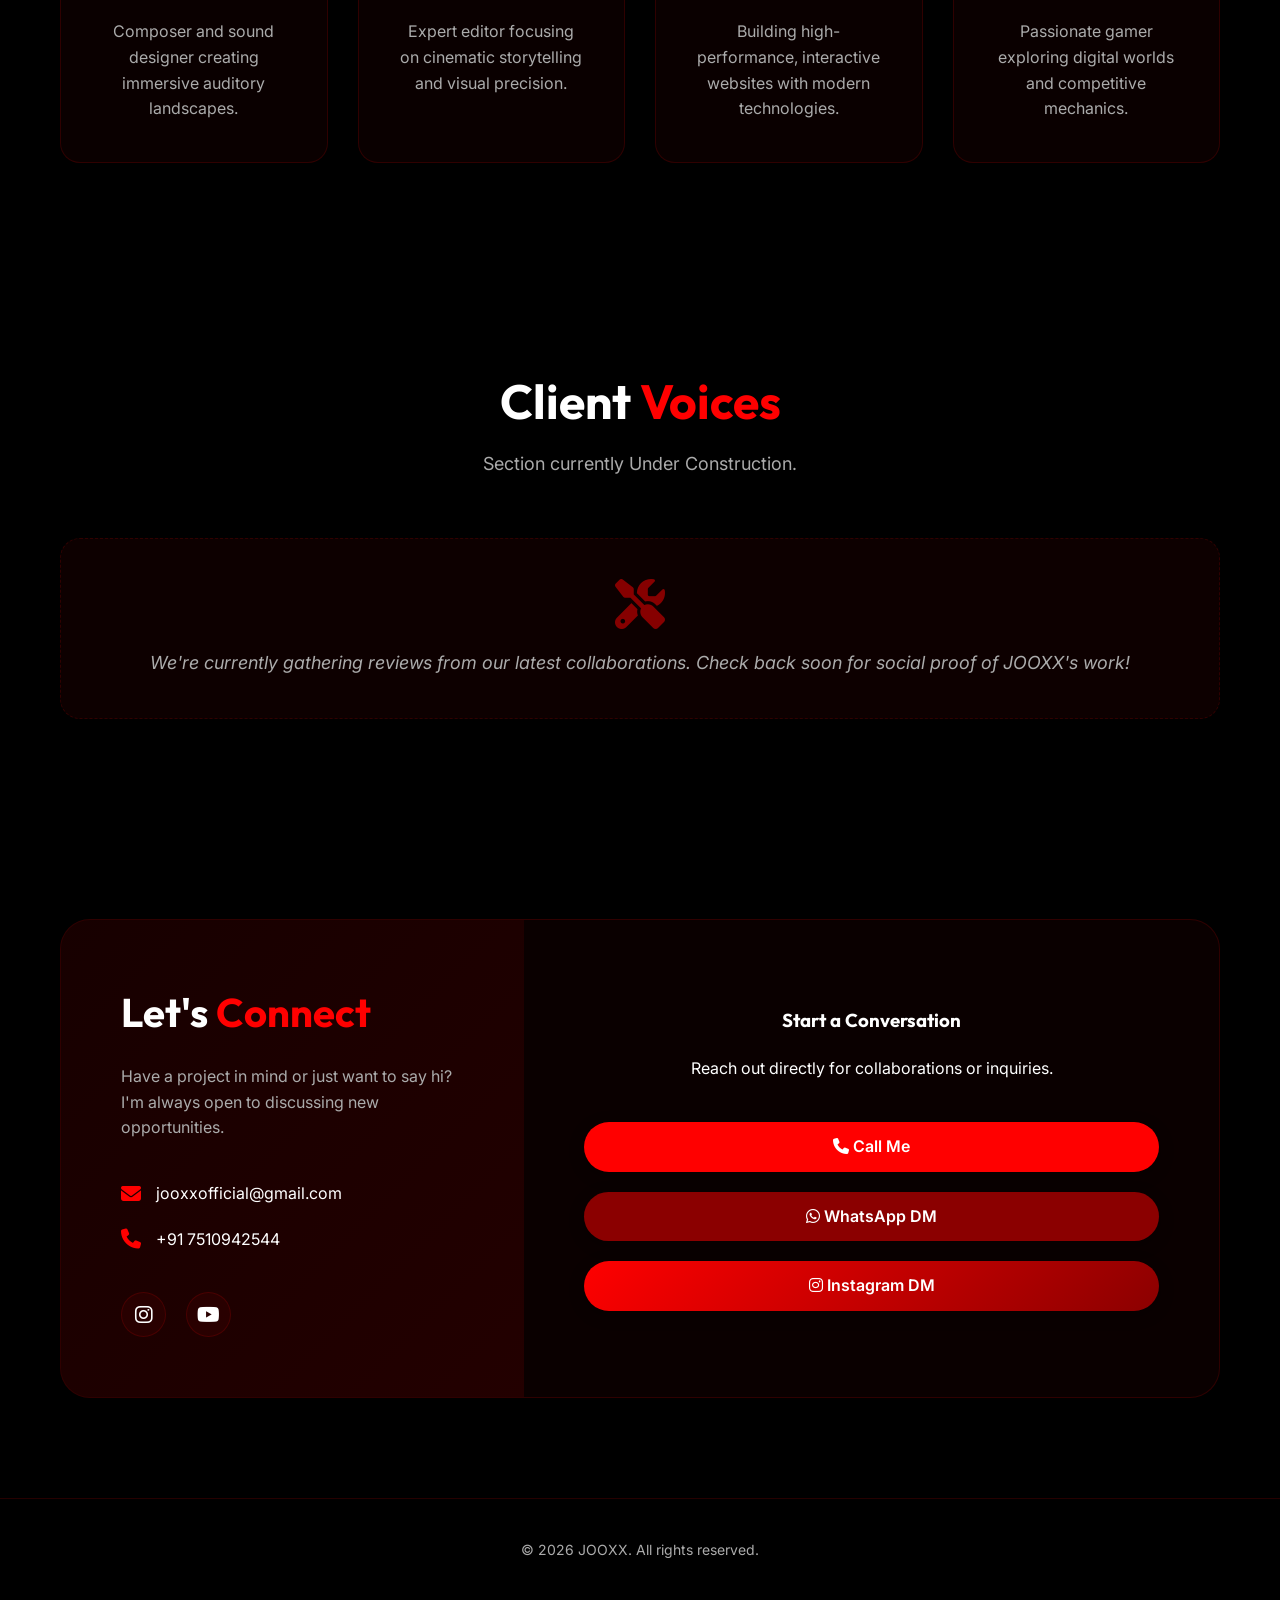
==== commit c345489a: "Include profile image and update link" ====
--- a/index.html
+++ b/index.html
@@ -62,7 +62,7 @@
                     </div>
                     <div class="hero-image-wrap reveal delay-1">
                         <div class="image-bg-glow"></div>
-                        <img src="jooxx.png" alt="JOOXX Profile" class="hero-img">
+                        <img src="jooxx.jpg" alt="JOOXX Profile" class="hero-img">
                     </div>
                 </div>
             </div>
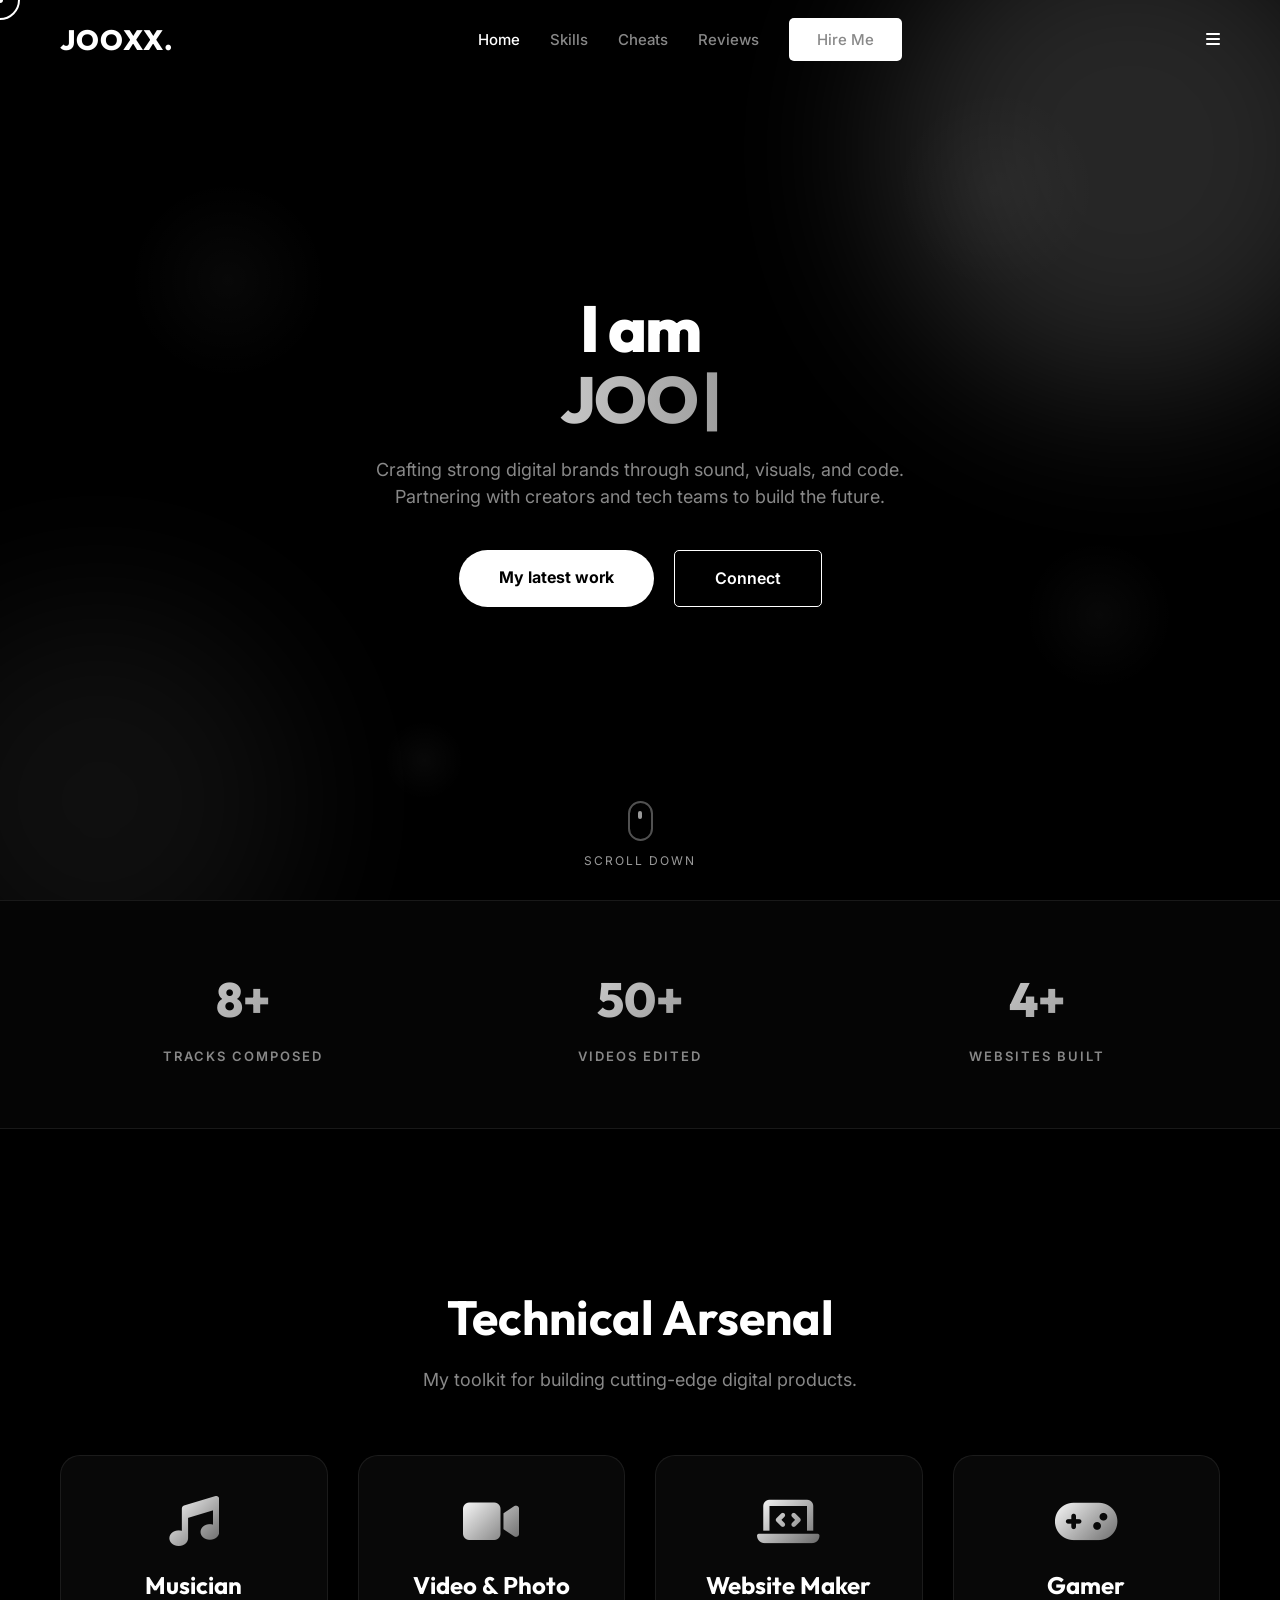
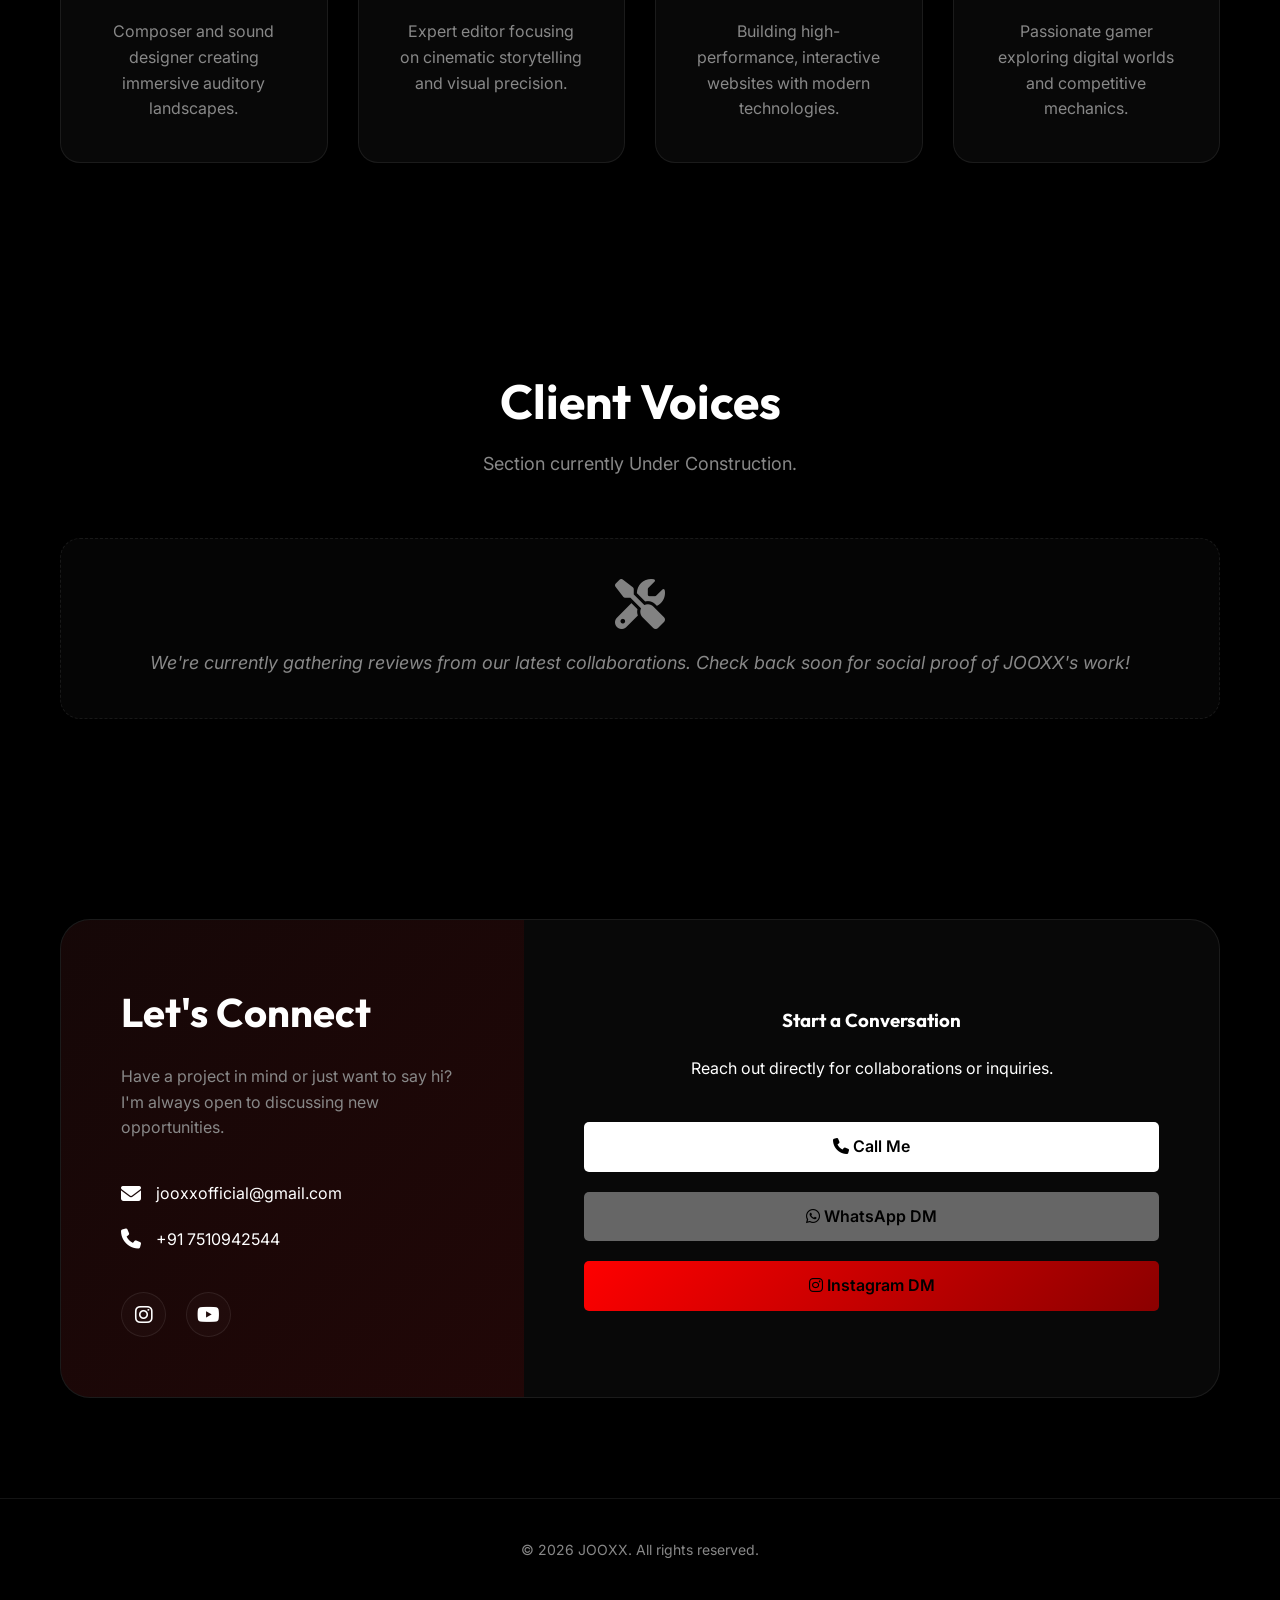
==== commit ad89611e: "Switch to Daniel Sun minimalist theme and remove profile photo" ====
--- a/index.html
+++ b/index.html
@@ -49,20 +49,14 @@
                 </div>
             </div>
             <div class="container">
-                <div class="hero-grid">
-                    <div class="hero-content">
-                        <h1 class="reveal">I am <span>JOOXX</span></h1>
-                        <p class="reveal delay-1">Musician, Video Editor, and Web Architect. Crafting multi-sensory digital experiences through sound, visuals, and code.</p>
-                        <div class="hero-btns reveal delay-2">
-                            <a href="projects.html" target="_blank" class="btn-glow">
-                                <i class="fas fa-project-diagram"></i> View My Projects
-                            </a>
-                            <a href="#contact" class="btn-outline">Let's Talk</a>
-                        </div>
-                    </div>
-                    <div class="hero-image-wrap reveal delay-1">
-                        <div class="image-bg-glow"></div>
-                        <img src="jooxx.jpg" alt="JOOXX Profile" class="hero-img">
+                <div class="hero-content centered">
+                    <h1 class="reveal">I am <span>JOOXX</span></h1>
+                    <p class="reveal delay-1">Crafting strong digital brands through sound, visuals, and code. Partnering with creators and tech teams to build the future.</p>
+                    <div class="hero-btns reveal delay-2">
+                        <a href="projects.html" target="_blank" class="btn-glow">
+                            My latest work
+                        </a>
+                        <a href="#contact" class="btn-clean">Connect</a>
                     </div>
                 </div>
             </div>
--- a/style.css
+++ b/style.css
@@ -1,16 +1,16 @@
 :root {
-    /* Colors - Red & Black Theme */
+    /* Colors - Daniel Sun Minimalist Theme */
     --bg-dark: #000000;
-    --bg-card: #0a0000;
-    --primary: #ff0000;
-    --primary-glow: rgba(255, 0, 0, 0.4);
-    --secondary: #8b0000;
-    --secondary-glow: rgba(139, 0, 0, 0.4);
+    --bg-card: #080808;
+    --primary: #ffffff;
+    --primary-glow: rgba(255, 255, 255, 0.1);
+    --secondary: #666666;
+    --secondary-glow: rgba(255, 255, 255, 0.05);
     --text-main: #ffffff;
-    --text-muted: #ababab;
+    --text-muted: #888888;
     --white: #ffffff;
-    --glass: rgba(255, 0, 0, 0.05);
-    --glass-border: rgba(255, 0, 0, 0.15);
+    --glass: rgba(255, 255, 255, 0.02);
+    --glass-border: rgba(255, 255, 255, 0.08);
     
     /* Spacing & Sizing */
     --container-width: 1200px;
@@ -112,12 +112,11 @@
 
 /* Buttons */
 .btn-primary {
-    background: linear-gradient(135deg, var(--primary), var(--secondary));
-    color: white;
+    background: var(--white);
+    color: #000;
     padding: 12px 28px;
-    border-radius: 50px;
+    border-radius: 5px;
     font-weight: 600;
-    box-shadow: 0 4px 15px rgba(0, 0, 0, 0.3);
 }
 
 .btn-primary:hover {
@@ -261,68 +260,64 @@
     left: -100px;
 }
 
-.hero-grid {
-    display: grid;
-    grid-template-columns: 1.2fr 0.8fr;
-    align-items: center;
-    gap: 50px;
-}
-
-.hero-content {
-    max-width: 100%;
-}
-
-.hero-image-wrap {
-    position: relative;
+.hero-content.centered {
+    max-width: 900px;
+    margin: 0 auto;
+    text-align: center;
+}
+
+.hero-content h1 {
+    font-size: 10vw; /* Very large like Daniel Sun */
+    line-height: 0.9;
+    font-weight: 800;
+    margin-bottom: 40px;
+    letter-spacing: -2px;
+}
+
+.hero-content h1 span {
+    color: var(--primary);
+    display: block;
+}
+
+.hero-content p {
+    font-size: 22px;
+    color: var(--text-muted);
+    margin: 0 auto 50px auto;
+    max-width: 600px;
+    line-height: 1.5;
+}
+
+.hero-btns {
     display: flex;
     justify-content: center;
-    align-items: center;
-}
-
-.hero-img {
-    width: 350px; /* Half sized feel */
-    height: 350px;
-    object-fit: cover;
-    border-radius: 50%; /* Remove background by cropping */
-    border: 4px solid var(--primary);
-    box-shadow: 0 0 50px var(--primary-glow);
-    z-index: 2;
-    animation: float 6s ease-in-out infinite;
-    filter: drop-shadow(0 0 20px rgba(255, 0, 0, 0.3));
-}
-
-.image-bg-glow {
-    position: absolute;
-    width: 400px;
-    height: 400px;
-    background: radial-gradient(circle, var(--primary-glow) 0%, transparent 70%);
-    border-radius: 50%;
-    z-index: 1;
-}
-
-@keyframes float {
-    0%, 100% { transform: translateY(0); }
-    50% { transform: translateY(-20px); }
-}
-
-@media (max-width: 992px) {
-    .hero-grid {
-        grid-template-columns: 1fr;
-        text-align: center;
-        gap: 60px;
-    }
-    
-    .hero-content {
-        order: 2;
-    }
-    
-    .hero-image-wrap {
-        order: 1;
-    }
-    
-    .hero-btns {
-        justify-content: center;
-    }
+    gap: 30px;
+}
+
+.btn-clean {
+    border: 1px solid var(--white);
+    padding: 15px 40px;
+    border-radius: 5px; /* Minimalist squared edges */
+    color: var(--white);
+    font-weight: 600;
+    transition: var(--transition);
+}
+
+.btn-clean:hover {
+    background: var(--white);
+    color: var(--bg-dark);
+}
+
+.btn-glow {
+    background: var(--white);
+    color: var(--bg-dark);
+    padding: 15px 40px;
+    border-radius: 50px;
+    font-weight: 700;
+    transition: var(--transition);
+}
+
+.btn-glow:hover {
+    transform: scale(1.05);
 }
 
 .hero-content h2 {
@@ -526,8 +521,7 @@
 }
 
 .project-card:hover {
-    border-color: var(--secondary);
-    box-shadow: 0 10px 40px rgba(157, 80, 187, 0.15);
+    border-color: var(--white);
 }
 
 /* Cheats Section */
@@ -568,9 +562,8 @@
 }
 
 .cheat-card:hover {
-    transform: translateY(-10px);
-    border-color: #ff0000;
-    box-shadow: 0 10px 40px rgba(255, 0, 0, 0.2);
+    transform: translateY(-5px);
+    border-color: var(--white);
 }
 
 .cheat-card .btn-glow {
@@ -749,6 +742,12 @@
     }
 }
 
+.reveal {
+    opacity: 0;
+    transform: translateY(30px);
+    transition: all 0.8s ease-out;
+}
+
 .reveal.active {
     opacity: 1;
     transform: translateY(0);
@@ -771,9 +770,9 @@
 
 .node {
     position: absolute;
-    width: 100px;
-    height: 100px;
-    background: radial-gradient(circle, var(--primary-glow) 0%, transparent 70%);
+    width: 200px;
+    height: 200px;
+    background: radial-gradient(circle, rgba(255,255,255,0.03) 0%, transparent 70%);
     border-radius: 50%;
     animation: float 15s infinite ease-in-out;
 }
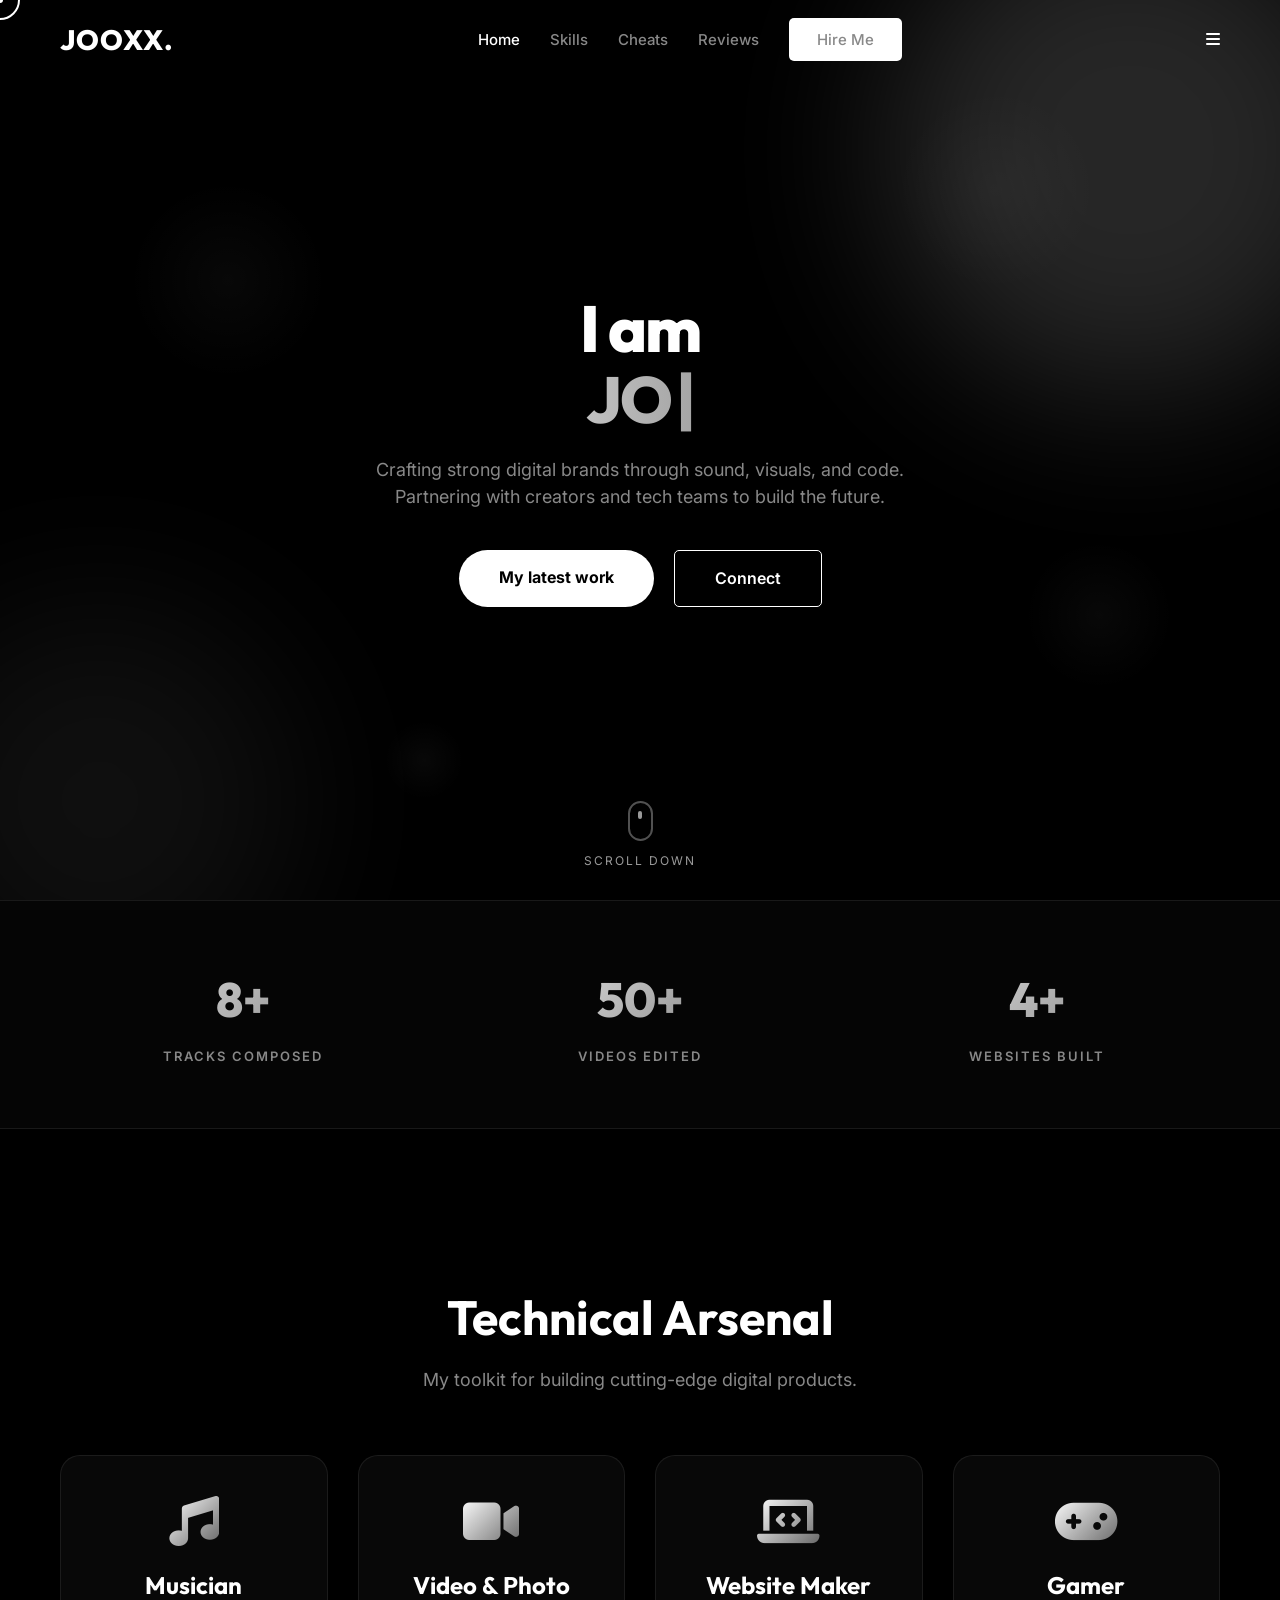
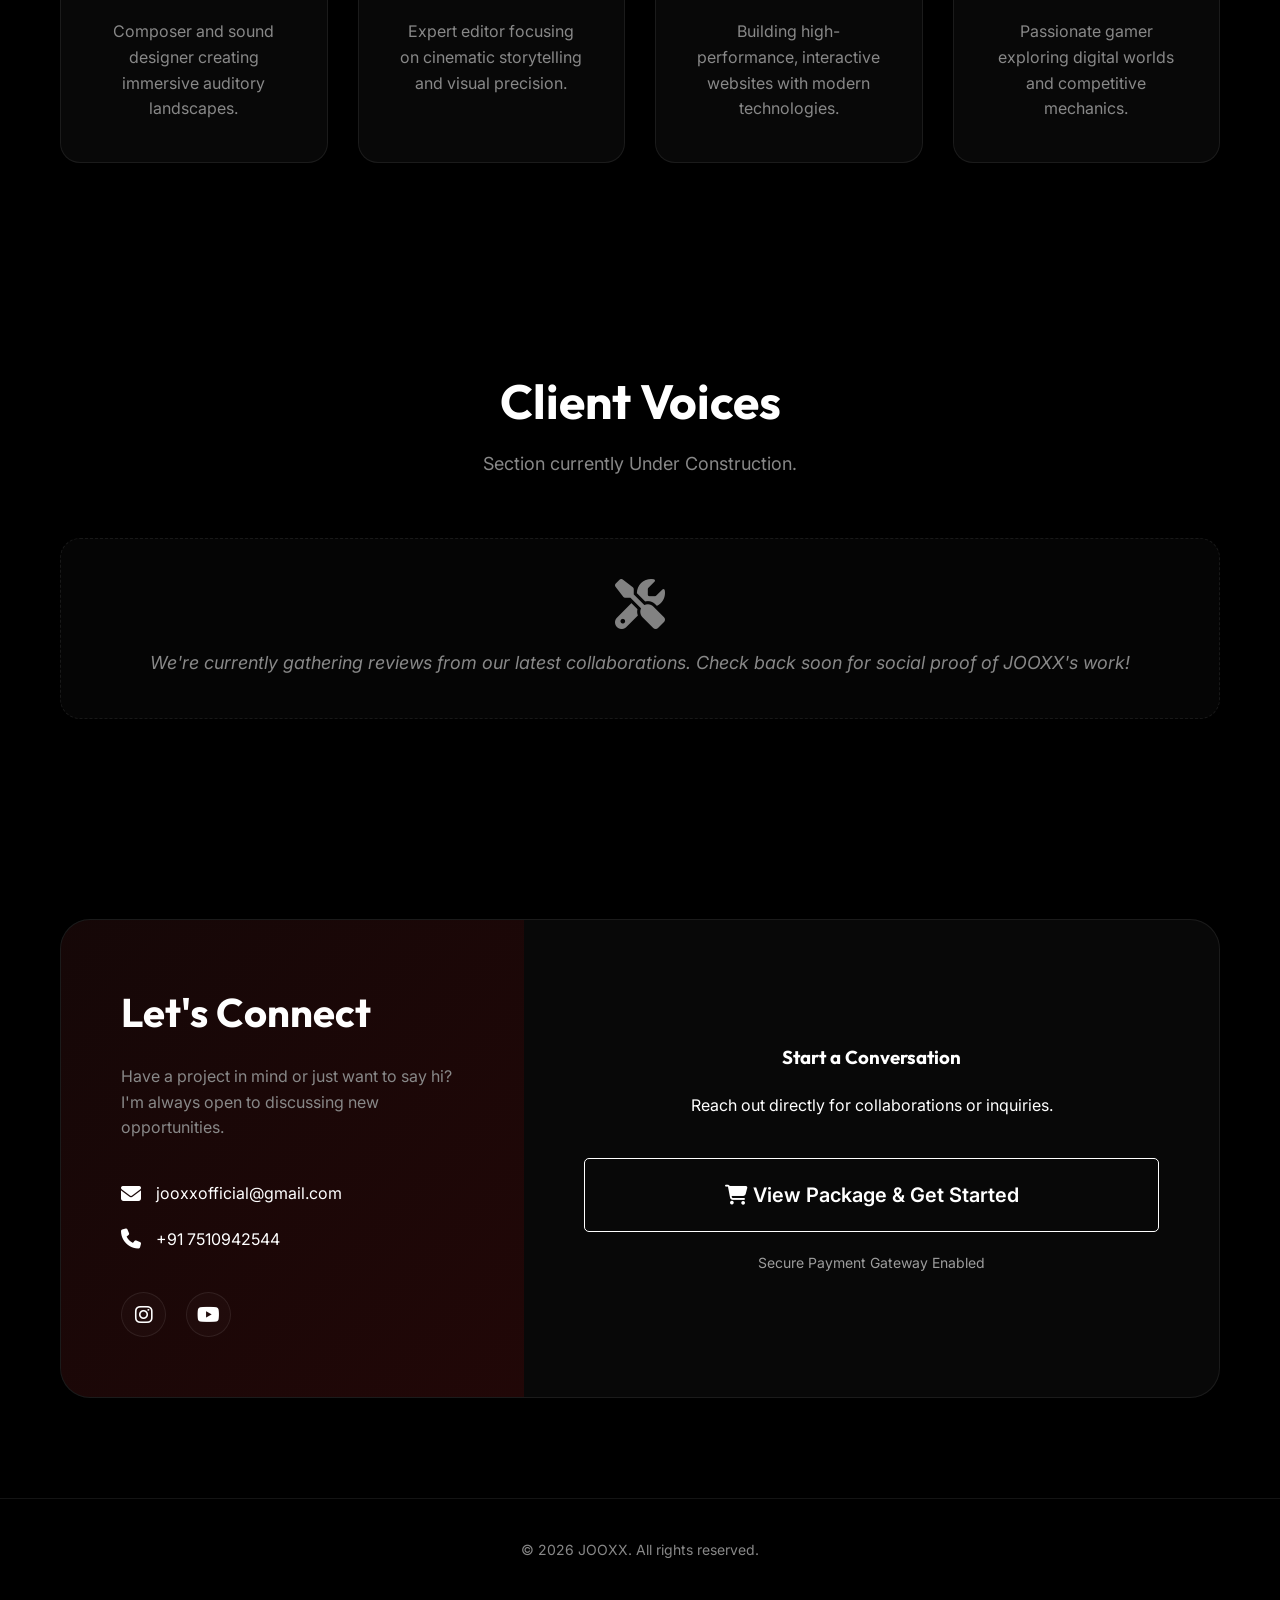
==== commit a9e1e46c: "Implement checkout page with 1 INR QR payment gateway and link Hire Me" ====
--- a/index.html
+++ b/index.html
@@ -27,7 +27,7 @@
                 <li><a href="#skills">Skills</a></li>
                 <li><a href="cheats.html" target="_blank">Cheats</a></li>
                 <li><a href="#reviews">Reviews</a></li>
-                <li><a href="#contact" class="btn-primary">Hire Me</a></li>
+                <li><a href="checkout.html" class="btn-primary">Hire Me</a></li>
             </ul>
             <div class="menu-toggle">
                 <i class="fas fa-bars"></i>
@@ -56,7 +56,7 @@
                         <a href="projects.html" target="_blank" class="btn-glow">
                             My latest work
                         </a>
-                        <a href="#contact" class="btn-clean">Connect</a>
+                        <a href="checkout.html" class="btn-clean">Connect</a>
                     </div>
                 </div>
             </div>
@@ -157,9 +157,10 @@
                     <div class="contact-methods" style="padding: 60px; display: flex; flex-direction: column; justify-content: center; align-items: center; gap: 20px;">
                         <h3>Start a <span>Conversation</span></h3>
                         <p style="text-align: center; margin-bottom: 20px;">Reach out directly for collaborations or inquiries.</p>
-                        <a href="tel:+917510942544" class="btn-primary" style="width: 100%; text-align: center; background: var(--primary);"><i class="fas fa-phone"></i> Call Me</a>
-                        <a href="https://wa.me/917510942544" target="_blank" class="btn-primary" style="width: 100%; text-align: center; background: var(--secondary);"><i class="fab fa-whatsapp"></i> WhatsApp DM</a>
-                        <a href="https://www.instagram.com/captain_jooxx" target="_blank" class="btn-primary" style="width: 100%; text-align: center; background: linear-gradient(135deg, #ff0000, #8b0000); border: none;"><i class="fab fa-instagram"></i> Instagram DM</a>
+                        <a href="checkout.html" class="btn-clean" style="width: 100%; text-align: center; padding: 20px; font-size: 20px;">
+                            <i class="fas fa-shopping-cart"></i> View Package & Get Started
+                        </a>
+                        <p style="font-size: 14px; opacity: 0.6;">Secure Payment Gateway Enabled</p>
                     </div>
                 </div>
             </div>
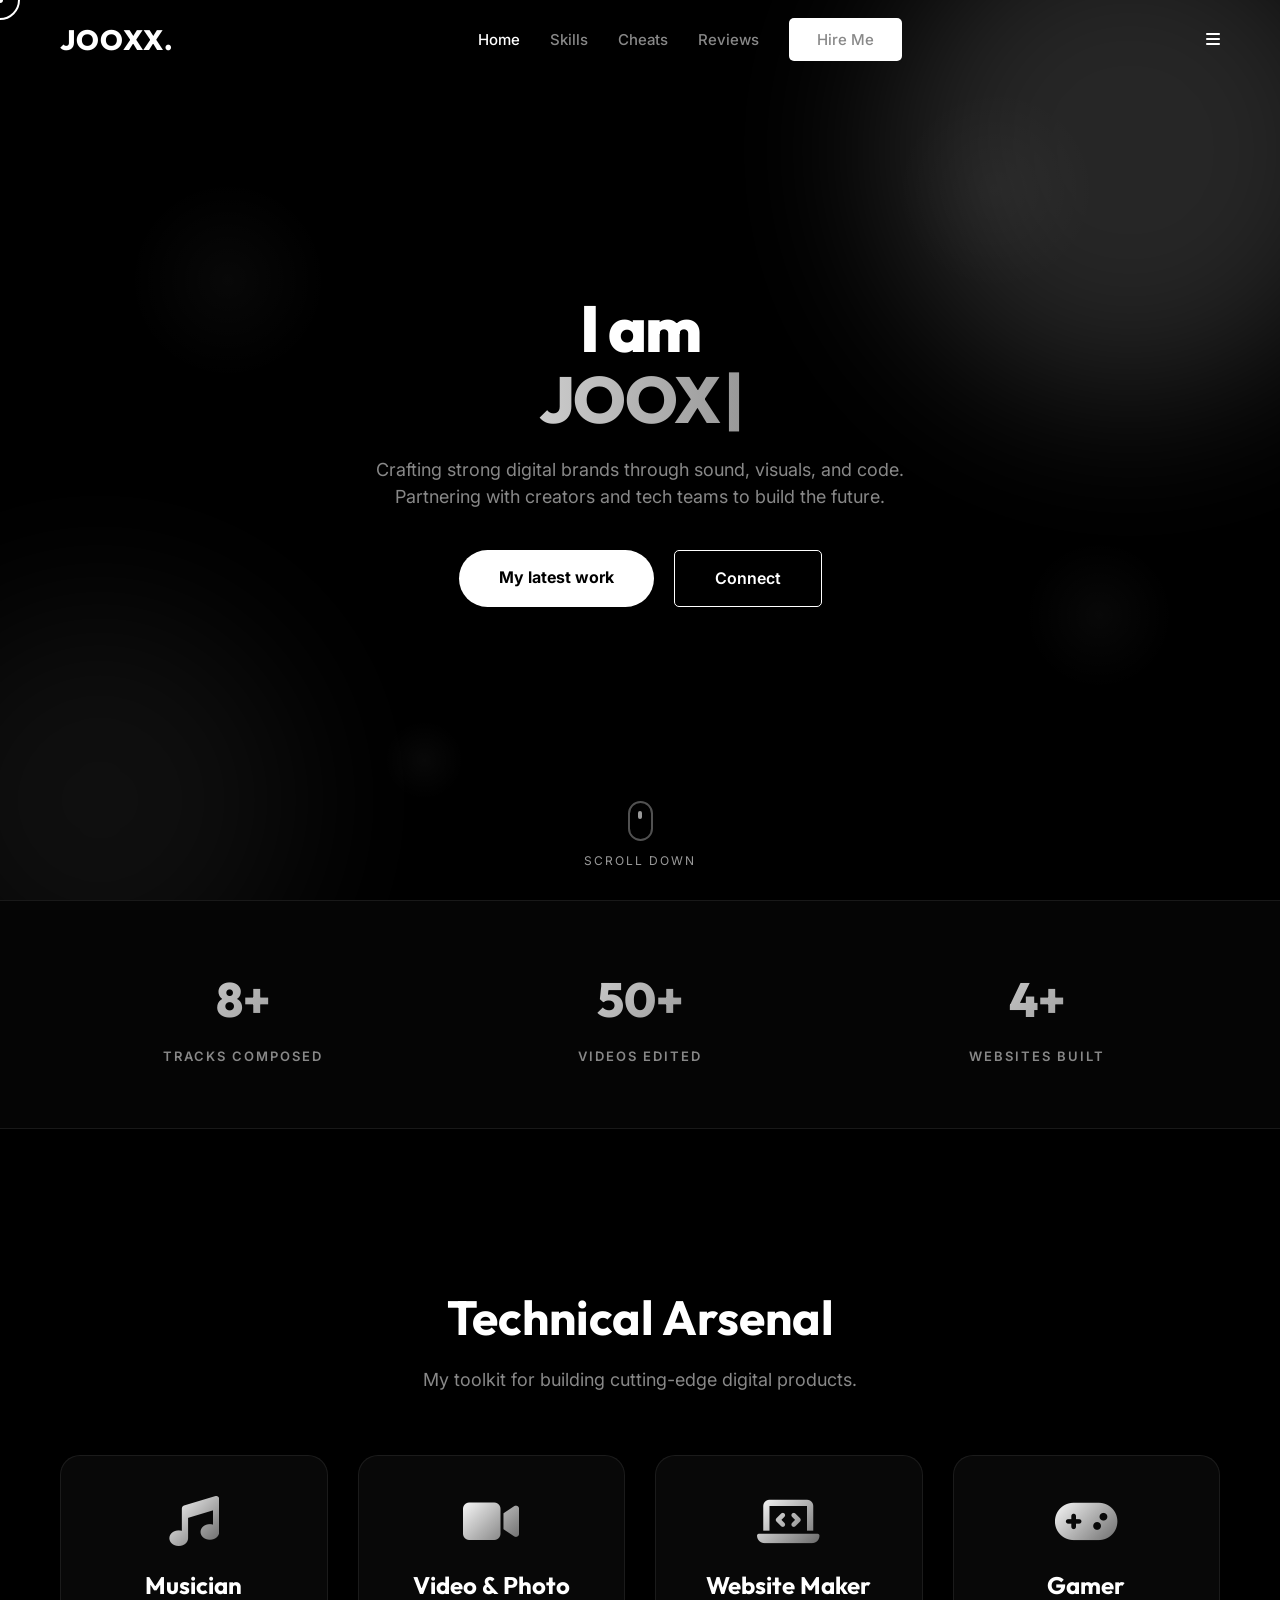
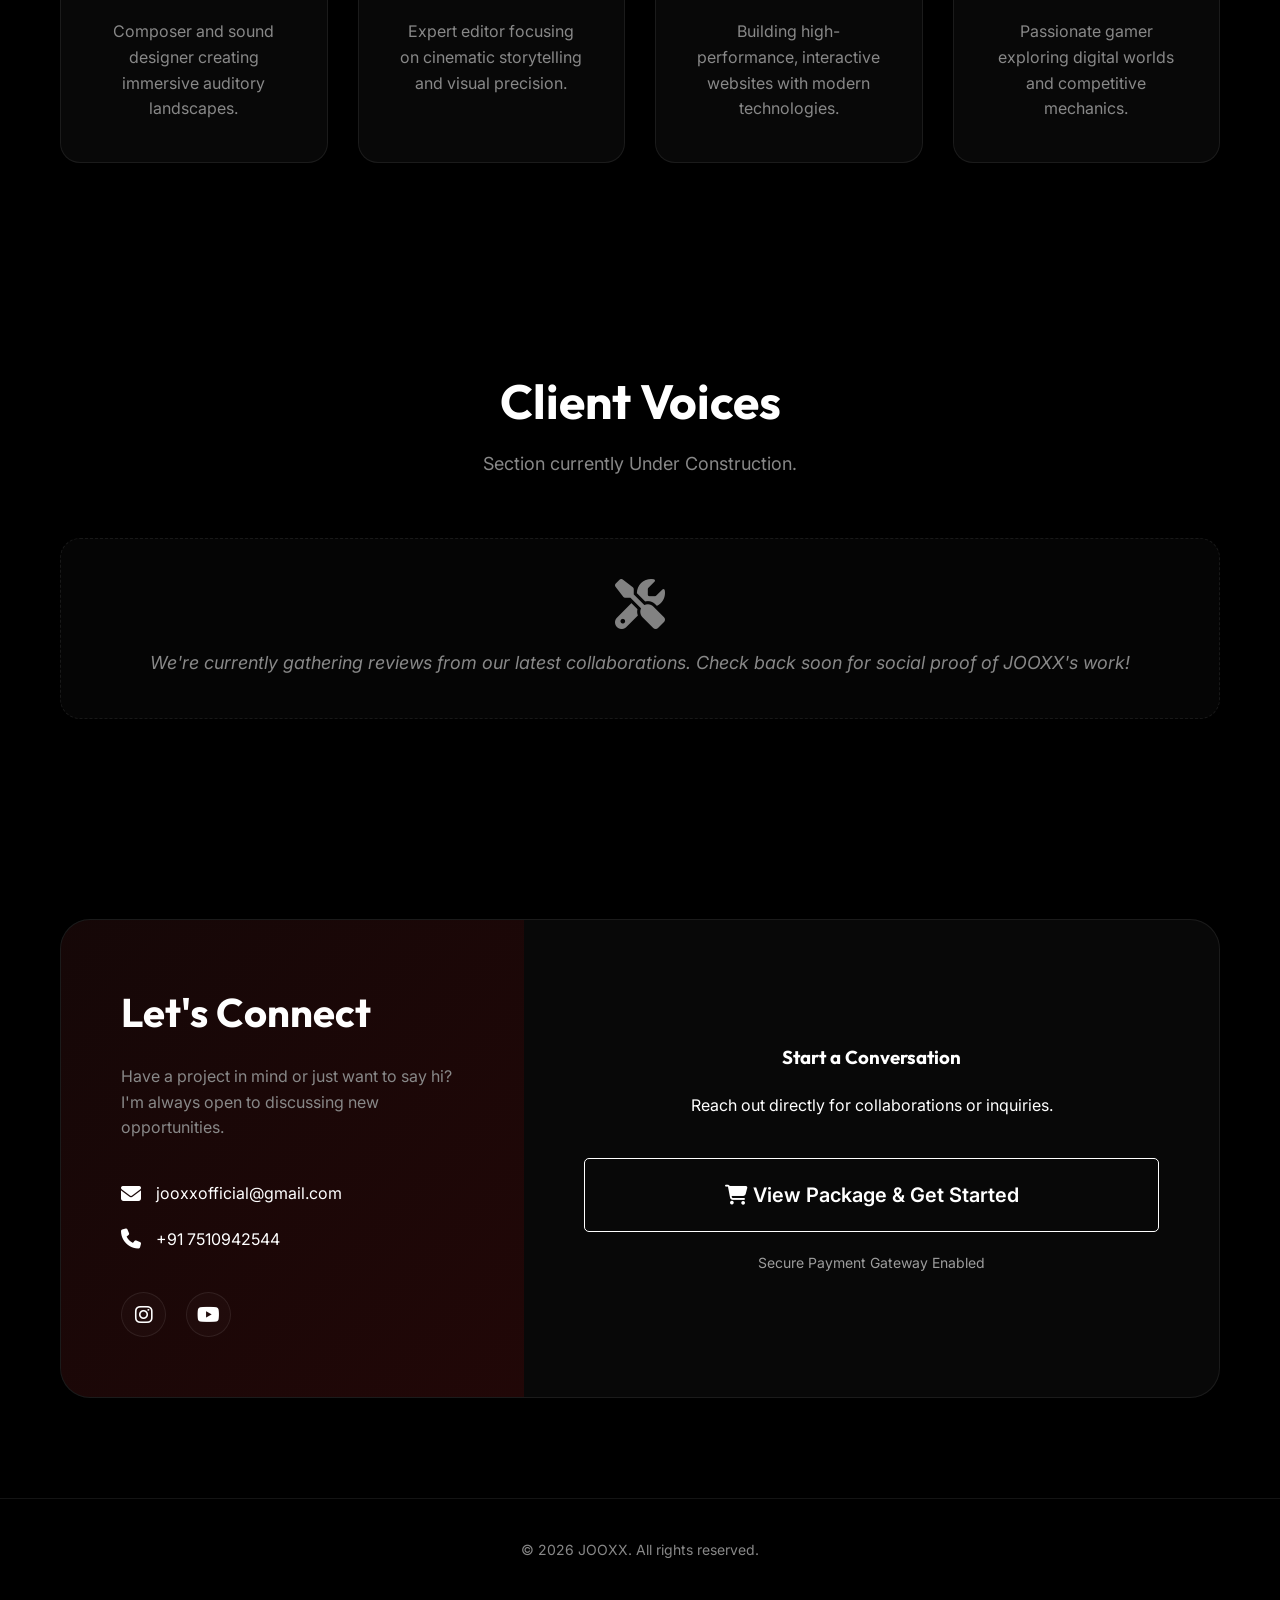
==== commit 69d79e16: "Update website title to JOOXX Official Portfolio" ====
--- a/index.html
+++ b/index.html
@@ -3,7 +3,7 @@
 <head>
     <meta charset="UTF-8">
     <meta name="viewport" content="width=device-width, initial-scale=1.0">
-    <title>Creative Portfolio | Premium Experience</title>
+    <title>JOOXX | Official Portfolio</title>
     <meta name="description" content="A highly interactive, premium dark-themed portfolio showcasing creative work and technical skills.">
     <!-- Google Fonts -->
     <link rel="preconnect" href="https://fonts.googleapis.com">
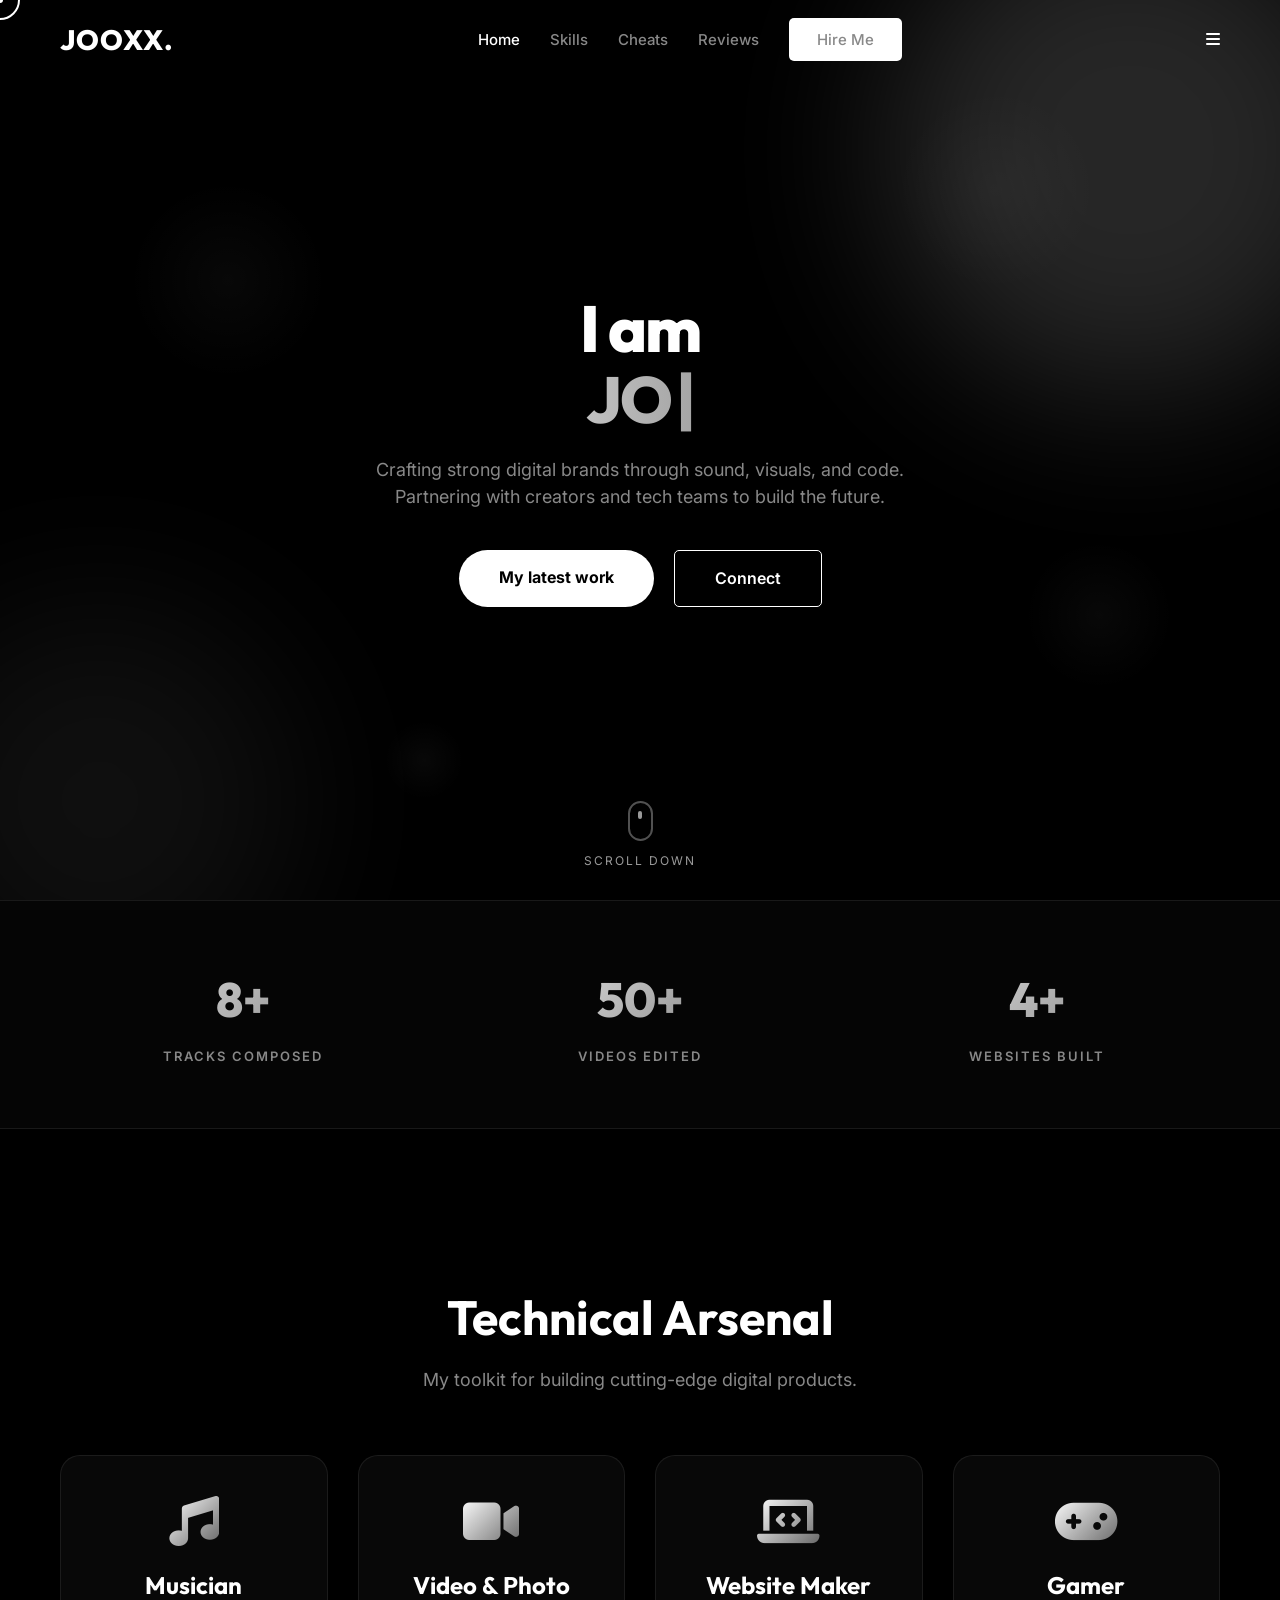
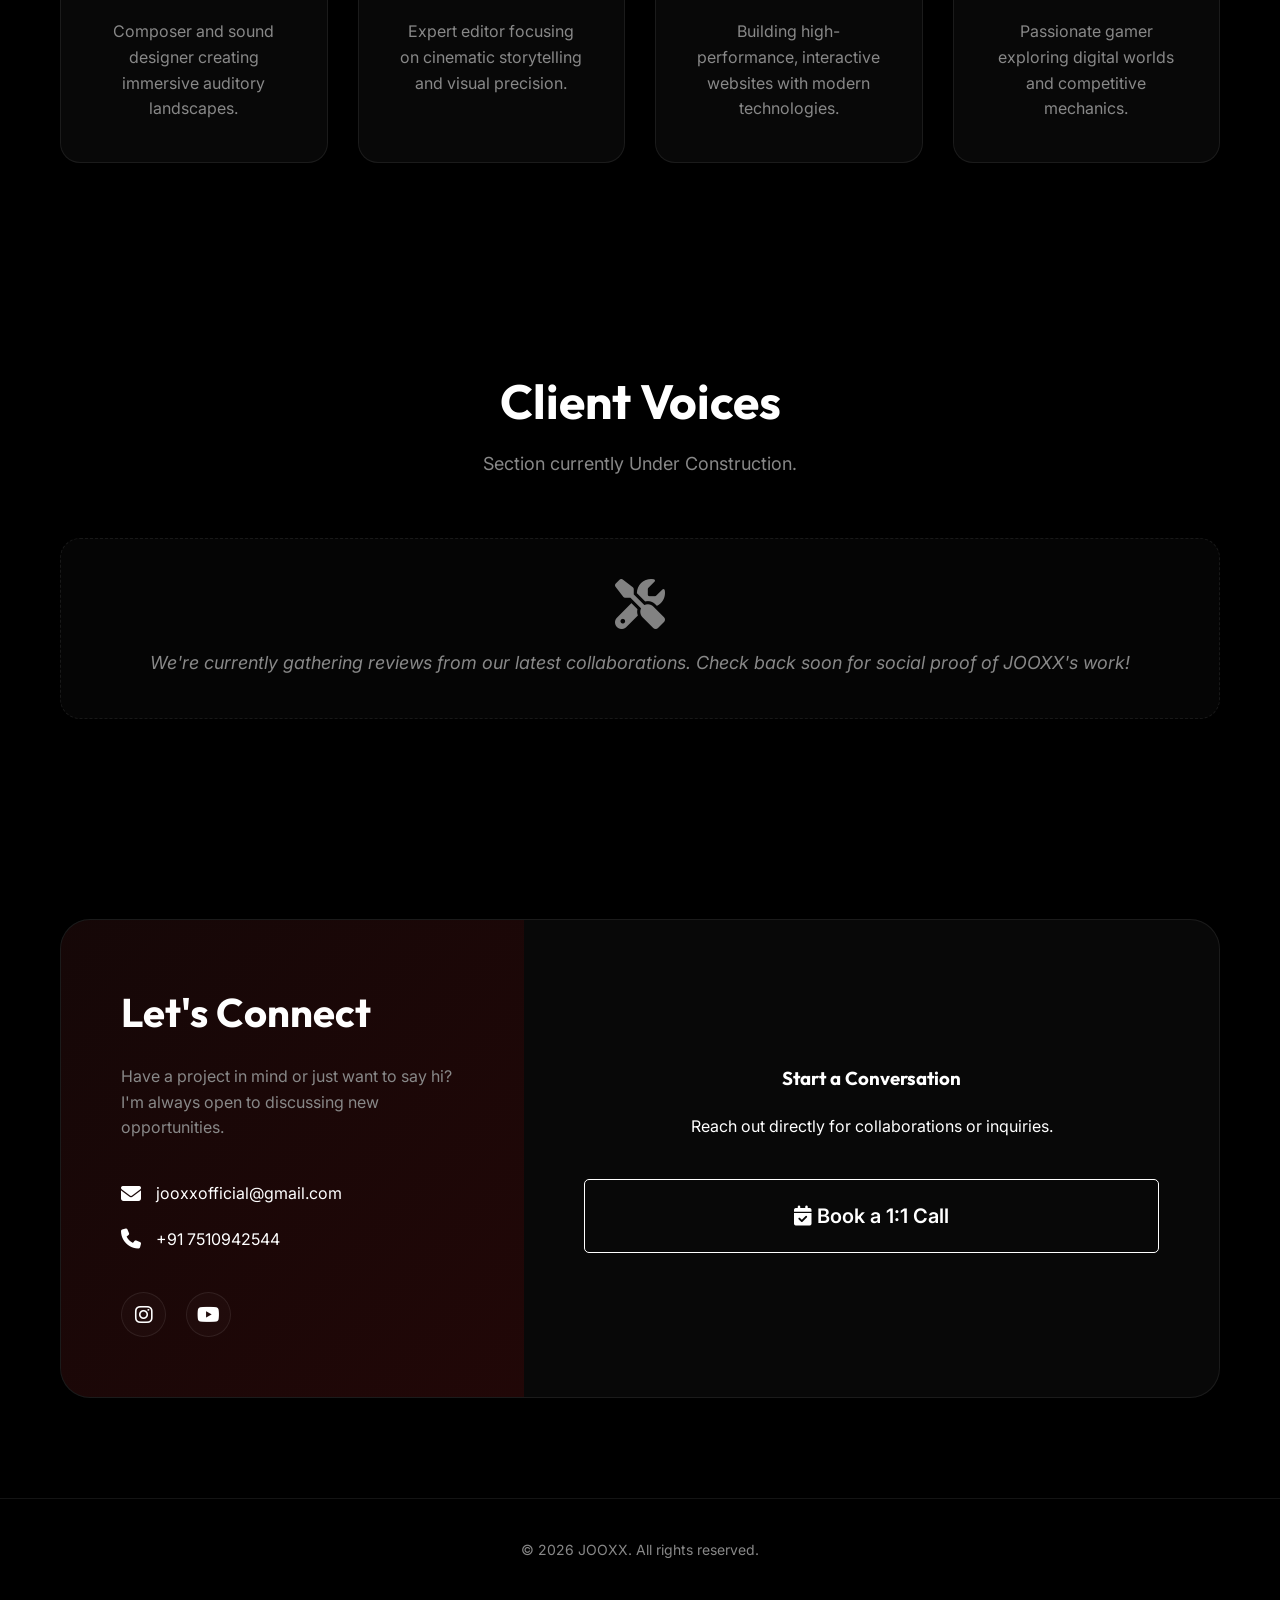
==== commit cb09e1d5: "Update contact section button to reflect 1:1 call booking" ====
--- a/index.html
+++ b/index.html
@@ -158,9 +158,8 @@
                         <h3>Start a <span>Conversation</span></h3>
                         <p style="text-align: center; margin-bottom: 20px;">Reach out directly for collaborations or inquiries.</p>
                         <a href="checkout.html" class="btn-clean" style="width: 100%; text-align: center; padding: 20px; font-size: 20px;">
-                            <i class="fas fa-shopping-cart"></i> View Package & Get Started
+                            <i class="fas fa-calendar-check"></i> Book a 1:1 Call
                         </a>
-                        <p style="font-size: 14px; opacity: 0.6;">Secure Payment Gateway Enabled</p>
                     </div>
                 </div>
             </div>
